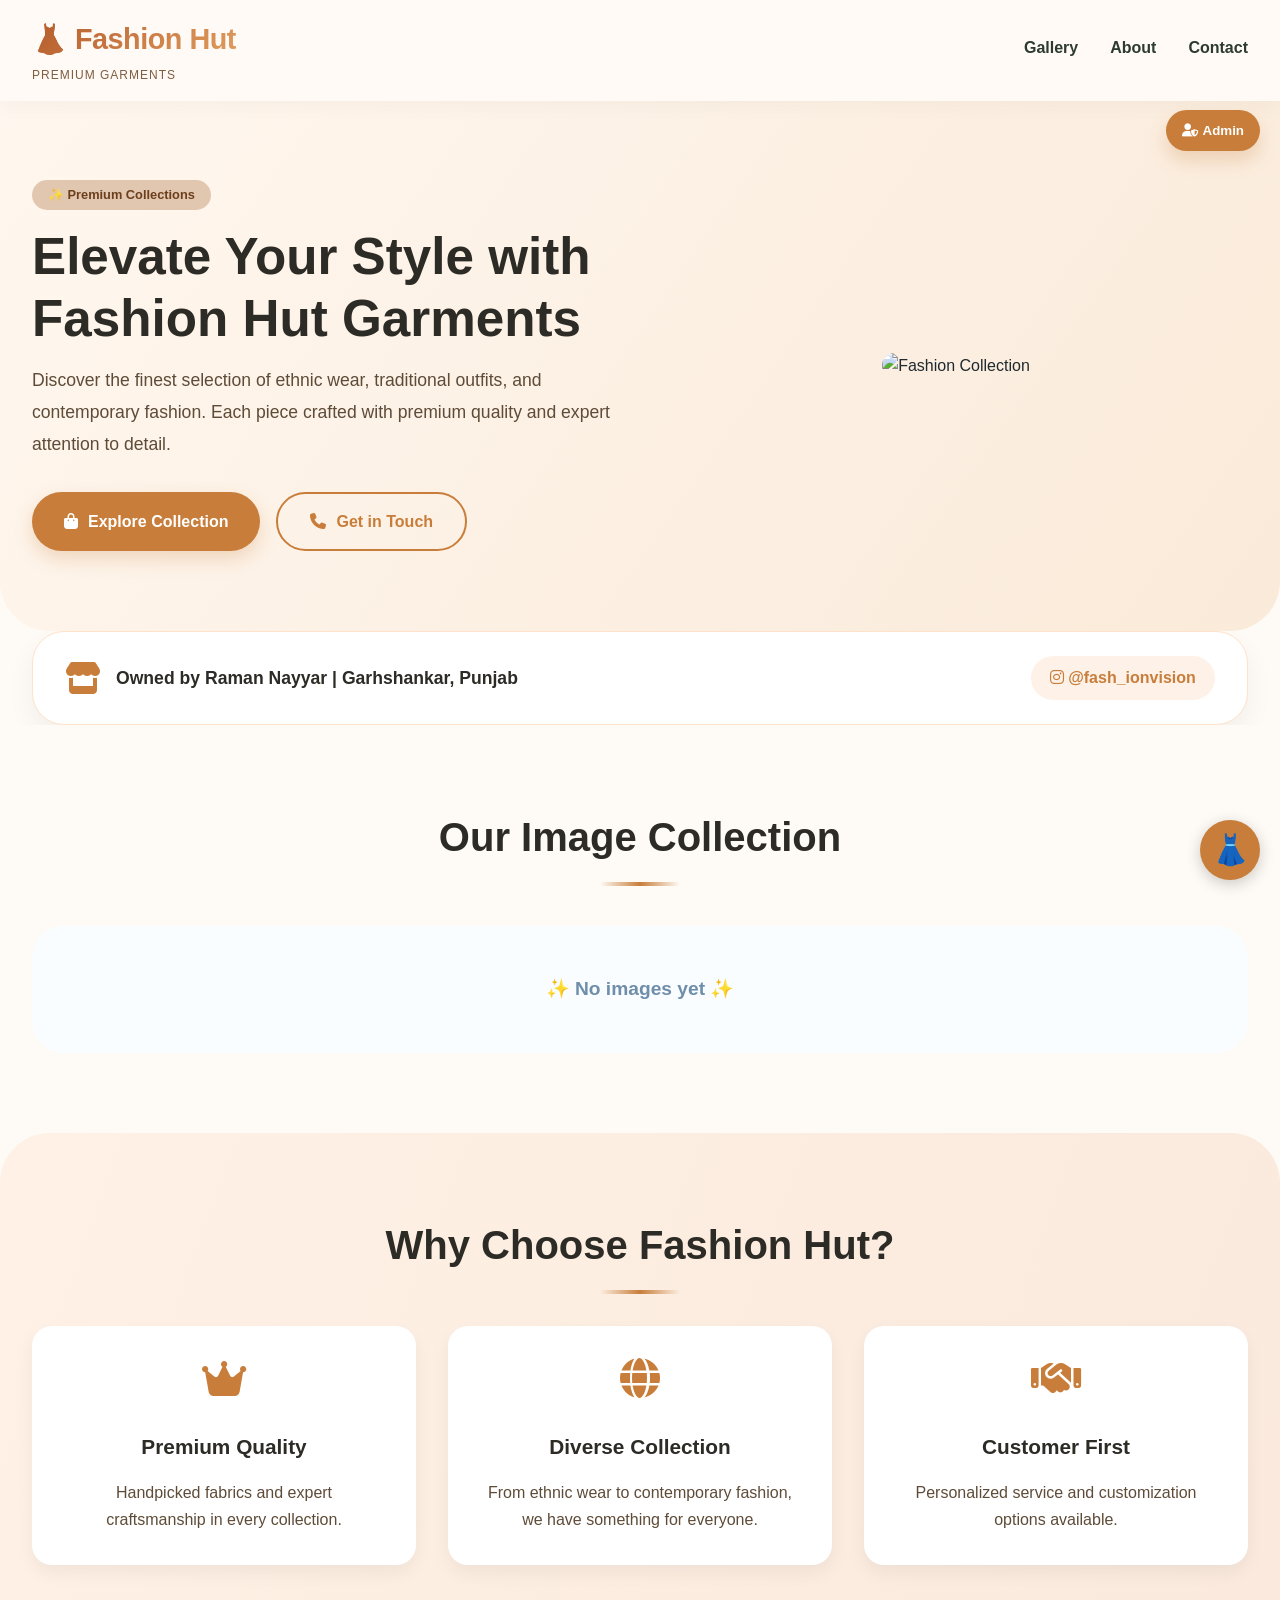
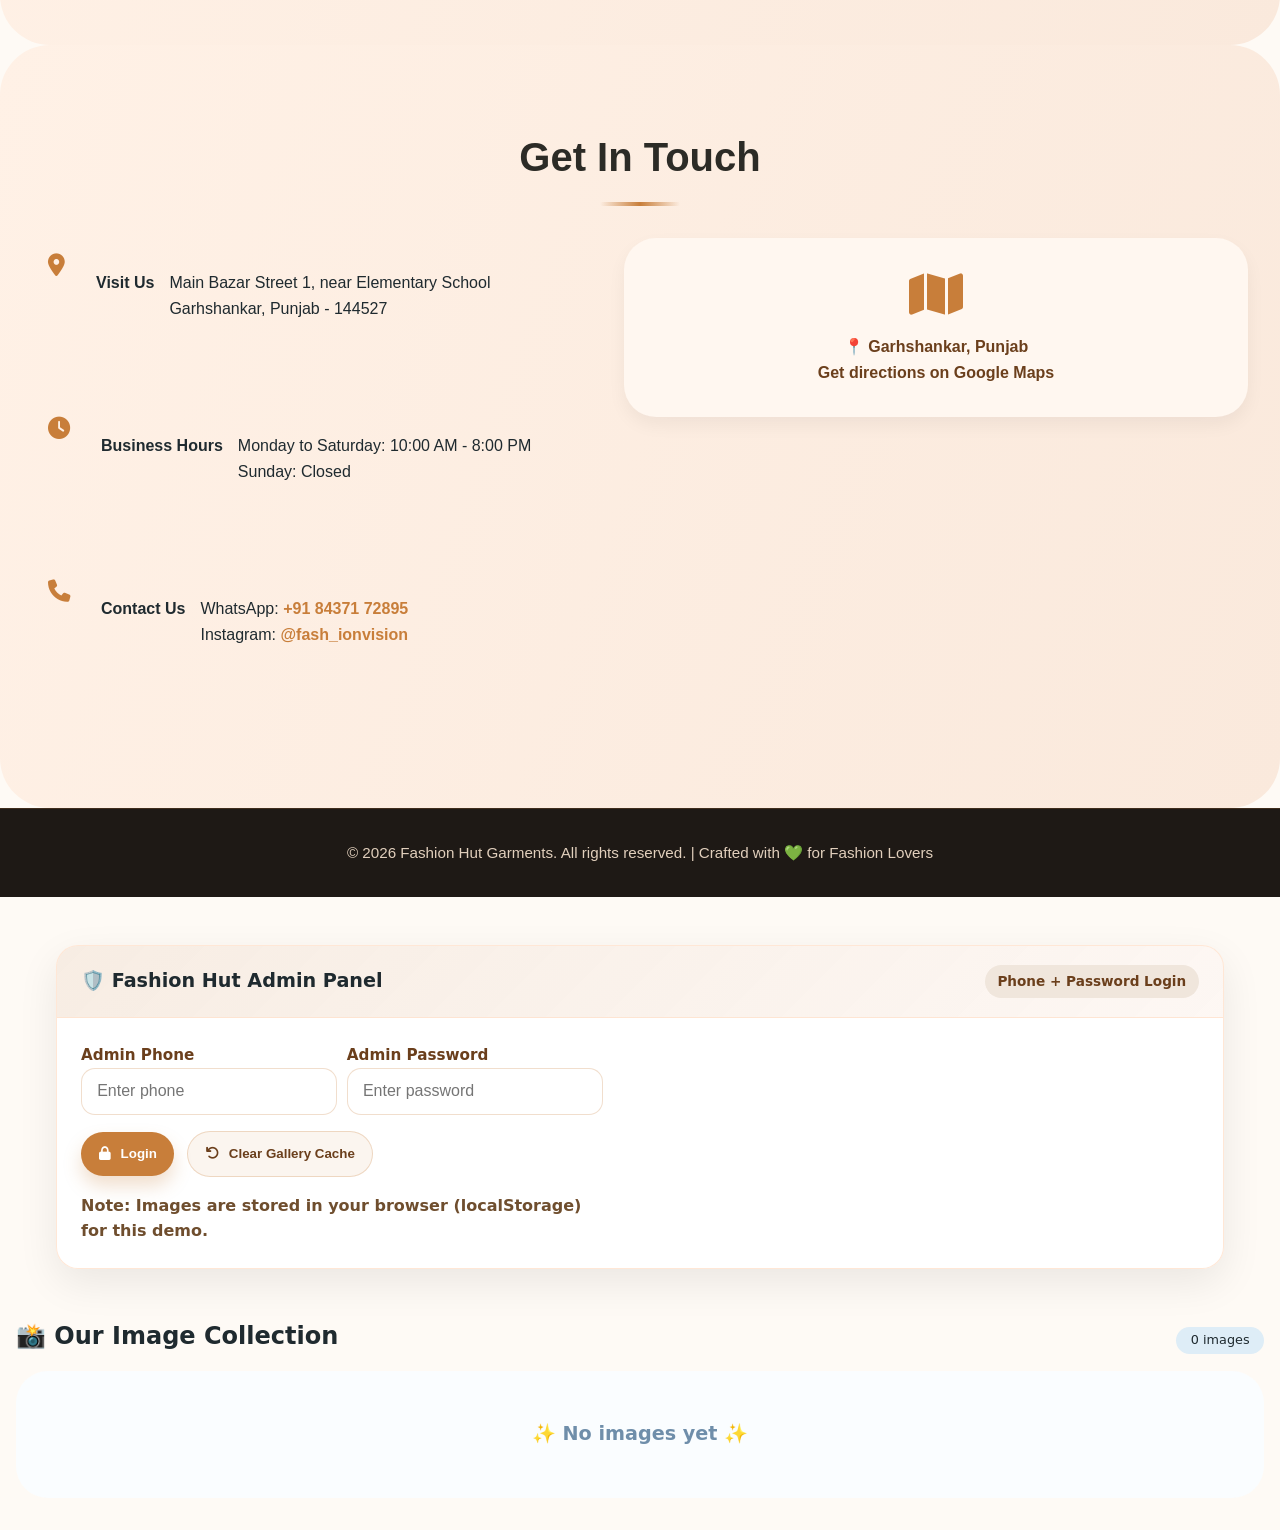
==== index.html @ fa186def "Update index.html" ====
<!DOCTYPE html>
<html lang="en">
<head>
    <meta charset="UTF-8">
    <meta name="viewport" content="width=device-width, initial-scale=1.0">
    <title>Fashion Hut Garments - Premium Fashion Store</title>
    <link rel="stylesheet" href="style.css">
    <link rel="stylesheet" href="https://cdnjs.cloudflare.com/ajax/libs/font-awesome/6.4.0/css/all.min.css">
</head>
<body>
    <!-- Navigation Bar -->
    <nav class="navbar">
        <div class="container">
            <div class="nav-flex">
                <div class="logo">
                    <h2>👗 Fashion Hut</h2>
                    <p>PREMIUM GARMENTS</p>
                </div>
                <div class="nav-links">
                    <a href="#gallery">Gallery</a>
                    <a href="#about">About</a>
                    <a href="#contact">Contact</a>
                </div>
            </div>
        </div>
    </nav>

    <!-- Hero Section -->
    <section class="hero">
        <div class="container">
            <div class="hero-grid">
                <div class="hero-text">
                    <div class="badge">✨ Premium Collections</div>
                    <h1>Elevate Your Style with Fashion Hut Garments</h1>
                    <p>Discover the finest selection of ethnic wear, traditional outfits, and contemporary fashion. Each piece crafted with premium quality and expert attention to detail.</p>
                    <div class="btn-group">
                        <a href="#gallery" class="btn btn-primary">
                            <i class="fas fa-shopping-bag"></i> Explore Collection
                        </a>
                        <a href="#contact" class="btn btn-outline">
                            <i class="fas fa-phone"></i> Get in Touch
                        </a>
                    </div>
                </div>
                <div class="hero-img">
                    <img src="https://photos.app.goo.gl/jm8xzg3AbvfusDA17" alt="Fashion Collection">
                </div>
            </div>
        </div>
    </section>

    <!-- Owner Info Card -->
    <section class="container">
        <div class="owner-card">
            <div class="owner-info">
                <i class="fas fa-store"></i>
                <span>Owned by Raman Nayyar | Garhshankar, Punjab</span>
            </div>
            <div class="insta-handle">
                <a href="https://www.instagram.com/fash_ionvision" target="_blank" style="text-decoration: none; color: #c87e3a;">
                    <i class="fab fa-instagram"></i> @fash_ionvision
                </a>
            </div>
        </div>
    </section>

    <!-- Gallery Section -->
    <section id="gallery" style="background: #fefaf5;">
        <div class="container">
            <h2 class="section-title">Our Image Collection</h2>
            <div id="fhImageGridPublic" class="gallery-grid"></div>
        </div>
    </section>

    <!-- About Section -->
    <section id="about" class="info-section">
        <div class="container">
            <h2 class="section-title">Why Choose Fashion Hut?</h2>
            <div style="display: grid; grid-template-columns: repeat(auto-fit, minmax(280px, 1fr)); gap: 2rem; margin-top: 2rem;">
                <div class="feature-card">
                    <i class="fas fa-crown" style="font-size: 2.5rem; color: #c87e3a; margin-bottom: 1rem;"></i>
                    <h3>Premium Quality</h3>
                    <p>Handpicked fabrics and expert craftsmanship in every collection.</p>
                </div>
                <div class="feature-card">
                    <i class="fas fa-globe" style="font-size: 2.5rem; color: #c87e3a; margin-bottom: 1rem;"></i>
                    <h3>Diverse Collection</h3>
                    <p>From ethnic wear to contemporary fashion, we have something for everyone.</p>
                </div>
                <div class="feature-card">
                    <i class="fas fa-handshake" style="font-size: 2.5rem; color: #c87e3a; margin-bottom: 1rem;"></i>
                    <h3>Customer First</h3>
                    <p>Personalized service and customization options available.</p>
                </div>
            </div>
        </div>
    </section>

    <!-- Contact Section -->
    <section id="contact" class="info-section">
        <div class="container">
            <h2 class="section-title">Get In Touch</h2>
            <div class="contact-flex" style="margin-top: 2rem;">
                <div class="contact-details">
                    <div>
                        <i class="fas fa-map-marker-alt"></i>
                        <div>
                            <strong>Visit Us</strong>
                            <p>Main Bazar Street 1, near Elementary School<br>Garhshankar, Punjab - 144527</p>
                        </div>
                    </div>
                    <div>
                        <i class="fas fa-clock"></i>
                        <div>
                            <strong>Business Hours</strong>
                            <p>Monday to Saturday: 10:00 AM - 8:00 PM<br>Sunday: Closed</p>
                        </div>
                    </div>
                    <div>
                        <i class="fas fa-phone"></i>
                        <div>
                            <strong>Contact Us</strong>
                            <p>WhatsApp: <a href="https://wa.me/918437172895" target="_blank">+91 84371 72895</a><br>Instagram: <a href="https://www.instagram.com/fash_ionvision" target="_blank">@fash_ionvision</a></p>
                        </div>
                    </div>
                </div>
                <div class="map-placeholder">
                    <i class="fas fa-map" style="font-size: 3rem; color: #c87e3a; margin-bottom: 1rem;"></i>
                    <p style="color: #6b3f1c; font-weight: 600;">📍 Garhshankar, Punjab<br>Get directions on Google Maps</p>
                </div>
            </div>
        </div>
    </section>

    <!-- Footer -->
    <footer>
        <p>&copy; 2026 Fashion Hut Garments. All rights reserved. | Crafted with 💚 for Fashion Lovers</p>
    </footer>

    <!-- Load Admin Panel and Chatbot -->
    <script src="admin-panel.js"></script>
    <script src="fashionhut-complete.js"></script>
</body>
</html>
---- style.css ----
/* ========== MAIN STYLESHEET - Fashion Hut Garments ========== */

* {
  margin: 0;
  padding: 0;
  box-sizing: border-box;
}

body {
  font-family: 'Inter', 'Segoe UI', Roboto, -apple-system, sans-serif;
  background: #fefaf5;
  color: #1f2a2f;
  scroll-behavior: smooth;
  line-height: 1.6;
}

/* ========== SCROLLBAR STYLING ========== */
::-webkit-scrollbar {
  width: 8px;
}

::-webkit-scrollbar-track {
  background: #f0e6dc;
}

::-webkit-scrollbar-thumb {
  background: #c87e3a;
  border-radius: 20px;
}

::-webkit-scrollbar-thumb:hover {
  background: #a5602c;
}

/* ========== CONTAINERS & UTILITY ========== */
.container {
  max-width: 1280px;
  margin: 0 auto;
  padding: 0 2rem;
}

section {
  padding: 5rem 0;
}

/* ========== ADVANCED ANIMATIONS ========== */
@keyframes gentleFloat {
  0% { transform: translateY(0px) rotate(0deg); opacity: 0.7; }
  100% { transform: translateY(-12px) rotate(2deg); opacity: 1; }
}

@keyframes slideUp {
  0% { opacity: 0; transform: translateY(30px); }
  100% { opacity: 1; transform: translateY(0); }
}

@keyframes fadeInScale {
  0% { opacity: 0; transform: scale(0.96); }
  100% { opacity: 1; transform: scale(1); }
}

@keyframes pulse {
  0%, 100% { transform: scale(1); }
  50% { transform: scale(1.05); }
}

@keyframes shimmer {
  0% { background-position: -1000px 0; }
  100% { background-position: 1000px 0; }
}

@keyframes glow {
  0%, 100% { box-shadow: 0 0 5px rgba(200, 126, 58, 0.3), 0 0 10px rgba(200, 126, 58, 0.2); }
  50% { box-shadow: 0 0 20px rgba(200, 126, 58, 0.5), 0 0 30px rgba(200, 126, 58, 0.3); }
}

@keyframes fadeInUp {
  0% { opacity: 0; transform: translateY(50px); }
  100% { opacity: 1; transform: translateY(0); }
}

@keyframes slideInLeft {
  0% { opacity: 0; transform: translateX(-50px); }
  100% { opacity: 1; transform: translateX(0); }
}

@keyframes slideInRight {
  0% { opacity: 0; transform: translateX(50px); }
  100% { opacity: 1; transform: translateX(0); }
}

@keyframes rotateScale {
  0% { transform: rotate(0deg) scale(0.8); opacity: 0; }
  100% { transform: rotate(360deg) scale(1); opacity: 1; }
}

@keyframes bounce {
  0%, 100% { transform: translateY(0); }
  50% { transform: translateY(-20px); }
}

@keyframes wiggle {
  0%, 100% { transform: rotate(0deg); }
  25% { transform: rotate(-5deg); }
  75% { transform: rotate(5deg); }
}

@keyframes textGlow {
  0%, 100% { text-shadow: 0 0 10px rgba(200, 126, 58, 0.5), 0 0 20px rgba(200, 126, 58, 0.3); }
  50% { text-shadow: 0 0 20px rgba(200, 126, 58, 0.8), 0 0 30px rgba(200, 126, 58, 0.5); }
}

@keyframes flip {
  0% { transform: rotateY(0deg); }
  100% { transform: rotateY(360deg); }
}

/* Animation utility classes */
.animate-slide-up {
  animation: slideUp 0.7s cubic-bezier(0.2, 0.9, 0.4, 1.1) forwards;
}

.fade-scale {
  animation: fadeInScale 0.6s ease forwards;
}

.animate-float {
  animation: gentleFloat 3s ease-in-out infinite;
}

.animate-bounce {
  animation: bounce 0.6s ease-in-out;
}

.animate-glow {
  animation: glow 2s ease-in-out infinite;
}

/* ========== NAVBAR - WITH SHRINK EFFECT ========== */
.navbar {
  background: rgba(255, 250, 245, 0.95);
  backdrop-filter: blur(12px);
  box-shadow: 0 6px 20px rgba(0, 0, 0, 0.03);
  position: sticky;
  top: 0;
  z-index: 100;
  padding: 1rem 0;
  transition: all 0.4s cubic-bezier(0.3, 0, 0.2, 1);
}

/* Shrink state for navbar */
.navbar.shrink {
  padding: 0.5rem 0;
  box-shadow: 0 10px 30px rgba(0, 0, 0, 0.08);
  background: rgba(255, 250, 245, 0.98);
}

.nav-flex {
  display: flex;
  justify-content: space-between;
  align-items: center;
  flex-wrap: wrap;
  gap: 2rem;
  transition: gap 0.4s ease;
}

.navbar.shrink .nav-flex {
  gap: 1.5rem;
}

.logo h2 {
  font-size: 1.8rem;
  font-weight: 800;
  letter-spacing: -0.5px;
  background: linear-gradient(135deg, #b45a2b, #e09d5e);
  -webkit-background-clip: text;
  background-clip: text;
  -webkit-text-fill-color: transparent;
  margin: 0;
  transition: font-size 0.4s ease;
}

.navbar.shrink .logo h2 {
  font-size: 1.5rem;
}

.logo p {
  font-size: 0.75rem;
  font-weight: 500;
  color: #7f5e41;
  letter-spacing: 1px;
  margin: 0.25rem 0 0 0;
  transition: font-size 0.4s ease;
}

.navbar.shrink .logo p {
  font-size: 0.65rem;
}

.nav-links {
  display: flex;
  gap: 2rem;
  align-items: center;
  transition: gap 0.4s ease;
}

.navbar.shrink .nav-links {
  gap: 1.5rem;
}

.nav-links a {
  text-decoration: none;
  font-weight: 600;
  color: #2c3a2f;
  transition: all 0.3s cubic-bezier(0.34, 1.56, 0.64, 1);
  border-bottom: 2px solid transparent;
  padding-bottom: 4px;
  position: relative;
  overflow: hidden;
}

.nav-links a::before {
  content: '';
  position: absolute;
  bottom: 0;
  left: -100%;
  width: 100%;
  height: 2px;
  background: #c87e3a;
  transition: left 0.3s ease;
}

.nav-links a:hover::before {
  left: 0;
}

.nav-links a:hover {
  color: #c87e3a;
}

/* ========== HERO SECTION ========== */
.hero {
  background: linear-gradient(125deg, #fff7ef 0%, #faead9 100%);
  border-radius: 0 0 50px 50px;
  margin-top: -1px;
  position: relative;
  z-index: 2;
  padding: 5rem 0;
  animation: fadeInUp 1s ease-out;
}

.hero-grid {
  display: flex;
  align-items: center;
  gap: 3rem;
  flex-wrap: wrap;
}

.hero-text {
  flex: 1;
  min-width: 300px;
  animation: slideInLeft 0.8s ease-out 0.2s backwards;
}

.hero-text .badge {
  background: #e2c7b0;
  display: inline-block;
  padding: 0.3rem 1rem;
  border-radius: 40px;
  font-size: 0.8rem;
  font-weight: 600;
  color: #6b3f1c;
  margin-bottom: 1rem;
  animation: slideUp 0.6s ease-out;
  animation-delay: 0.3s;
  animation-fill-mode: backwards;
}

.hero-text h1 {
  font-size: 3.2rem;
  font-weight: 800;
  line-height: 1.2;
  margin-bottom: 1rem;
  color: #2c2b26;
  animation: textGlow 2s ease-in-out infinite;
}

.hero-text p {
  font-size: 1.1rem;
  color: #5e4b38;
  margin-bottom: 2rem;
  line-height: 1.8;
  animation: slideUp 0.6s ease-out 0.4s backwards;
}

.btn-group {
  display: flex;
  gap: 1rem;
  flex-wrap: wrap;
}

.btn {
  padding: 0.9rem 2rem;
  border-radius: 40px;
  font-weight: 700;
  text-decoration: none;
  display: inline-flex;
  align-items: center;
  gap: 10px;
  transition: all 0.3s cubic-bezier(0.34, 1.56, 0.64, 1);
  border: none;
  cursor: pointer;
  position: relative;
  overflow: hidden;
}

.btn::before {
  content: '';
  position: absolute;
  top: 0;
  left: -100%;
  width: 100%;
  height: 100%;
  background: rgba(255, 255, 255, 0.2);
  transition: left 0.5s ease;
  z-index: -1;
}

.btn:hover::before {
  left: 100%;
}

.btn-primary {
  background: #c87e3a;
  color: white;
  box-shadow: 0 8px 18px rgba(200, 126, 58, 0.25);
}

.btn-primary:hover {
  background: #a5602c;
  transform: translateY(-4px) scale(1.05);
  box-shadow: 0 15px 35px rgba(200, 126, 58, 0.4);
}

.btn-primary:active {
  transform: translateY(-2px) scale(0.98);
}

.btn-outline {
  border: 2px solid #c87e3a;
  color: #c87e3a;
  background: transparent;
}

.btn-outline:hover {
  background: rgba(200, 126, 58, 0.1);
  transform: translateY(-4px);
  box-shadow: 0 12px 25px rgba(200, 126, 58, 0.2);
}

.hero-img {
  flex: 1;
  text-align: center;
  min-width: 300px;
  animation: slideInRight 0.8s ease-out 0.2s backwards;
}

.hero-img img {
  max-width: 100%;
  height: auto;
  border-radius: 40px;
  box-shadow: 0 25px 40px -15px rgba(0, 0, 0, 0.2);
  transition: all 0.4s cubic-bezier(0.34, 1.56, 0.64, 1);
  animation: rotateScale 0.8s ease-out;
}

.hero-img img:hover {
  transform: scale(1.08) rotate(2deg);
  box-shadow: 0 35px 60px -10px rgba(0, 0, 0, 0.3);
  filter: brightness(1.05);
}

/* ========== OWNER CARD ========== */
.owner-card {
  background: white;
  border-radius: 2rem;
  padding: 1.5rem 2rem;
  display: flex;
  align-items: center;
  justify-content: space-between;
  flex-wrap: wrap;
  gap: 1rem;
  box-shadow: 0 12px 28px rgba(0, 0, 0, 0.05);
  border: 1px solid #ffe2cc;
  animation: fadeInUp 0.8s ease-out 0.3s backwards;
  transition: all 0.4s ease;
}

.owner-card:hover {
  transform: translateY(-5px);
  box-shadow: 0 20px 40px rgba(0, 0, 0, 0.1);
  animation: glow 2s ease-in-out infinite;
}

.owner-info {
  display: flex;
  align-items: center;
  font-weight: 600;
  color: #2c2b26;
}

.owner-info i {
  font-size: 2rem;
  color: #c87e3a;
  margin-right: 15px;
  animation: bounce 0.8s ease-in-out infinite;
}

.owner-info span {
  font-weight: 700;
  font-size: 1.1rem;
}

.insta-handle {
  background: #fdf1e8;
  padding: 0.6rem 1.2rem;
  border-radius: 40px;
  font-weight: 600;
  transition: all 0.3s ease;
}

.insta-handle:hover {
  background: #c87e3a;
  color: white;
  transform: scale(1.05);
}

/* ========== SCROLL ANIMATIONS ========== */
.scroll-fade-in {
  opacity: 0;
  transform: translateY(30px);
  transition: all 0.8s cubic-bezier(0.34, 1.56, 0.64, 1);
}

.scroll-fade-in.in-view {
  opacity: 1;
  transform: translateY(0);
}

.scroll-slide-left {
  opacity: 0;
  transform: translateX(-50px);
  transition: all 0.8s cubic-bezier(0.34, 1.56, 0.64, 1);
}

.scroll-slide-left.in-view {
  opacity: 1;
  transform: translateX(0);
}

.scroll-slide-right {
  opacity: 0;
  transform: translateX(50px);
  transition: all 0.8s cubic-bezier(0.34, 1.56, 0.64, 1);
}

.scroll-slide-right.in-view {
  opacity: 1;
  transform: translateX(0);
}

.scroll-scale {
  opacity: 0;
  transform: scale(0.9);
  transition: all 0.8s cubic-bezier(0.34, 1.56, 0.64, 1);
}

.scroll-scale.in-view {
  opacity: 1;
  transform: scale(1);
}

/* ========== SECTION TITLE ========== */
.section-title {
  text-align: center;
  font-size: 2.5rem;
  font-weight: 700;
  margin-bottom: 1rem;
  position: relative;
  display: block;
  color: #2c2b26;
  animation: slideUp 0.7s ease-out;
}

.section-title:after {
  content: '';
  display: block;
  width: 80px;
  height: 4px;
  background: linear-gradient(90deg, transparent, #c87e3a, transparent);
  margin: 0.8rem auto 0;
  border-radius: 4px;
  animation: slideUp 0.9s ease-out 0.2s backwards;
}

/* ========== GALLERY ========== */
.gallery-grid {
  display: grid;
  grid-template-columns: repeat(auto-fill, minmax(240px, 1fr));
  gap: 1.8rem;
  margin-top: 2.5rem;
}

.gallery-card {
  background: white;
  border-radius: 20px;
  overflow: hidden;
  box-shadow: 0 8px 18px rgba(0, 0, 0, 0.08);
  transition: all 0.4s cubic-bezier(0.34, 1.56, 0.64, 1);
  cursor: pointer;
  animation: fadeInScale 0.6s ease backwards;
  position: relative;
}

.gallery-card::before {
  content: '';
  position: absolute;
  top: 0;
  left: -100%;
  width: 100%;
  height: 100%;
  background: linear-gradient(90deg, transparent, rgba(255, 255, 255, 0.4), transparent);
  transition: left 0.6s ease;
  z-index: 1;
}

.gallery-card:hover::before {
  left: 100%;
}

.gallery-card:hover {
  transform: translateY(-12px) scale(1.05);
  box-shadow: 0 30px 50px -15px rgba(0, 0, 0, 0.25);
  animation: glow 2s ease-in-out infinite;
}

.gallery-card img {
  width: 100%;
  height: 240px;
  object-fit: cover;
  transition: all 0.5s cubic-bezier(0.34, 1.56, 0.64, 1);
}

.gallery-card:hover img {
  transform: scale(1.15) rotate(2deg);
  filter: brightness(1.1) saturate(1.2);
}

.card-caption {
  padding: 1rem;
  font-weight: 500;
  text-align: center;
  color: #5a3e2a;
  border-top: 1px solid #f3e3d7;
  word-break: break-word;
  transition: all 0.3s ease;
}

.gallery-card:hover .card-caption {
  background: linear-gradient(135deg, rgba(200, 126, 58, 0.05), rgba(200, 126, 58, 0.02));
  color: #c87e3a;
}

/* ========== FEATURE CARDS ========== */
.feature-card {
  background: white;
  border-radius: 20px;
  padding: 2rem;
  text-align: center;
  box-shadow: 0 8px 18px rgba(0, 0, 0, 0.05);
  transition: all 0.4s cubic-bezier(0.34, 1.56, 0.64, 1);
  position: relative;
  overflow: hidden;
  animation: fadeInUp 0.7s ease-out backwards;
}

.feature-card::before {
  content: '';
  position: absolute;
  top: -50%;
  left: -50%;
  width: 200%;
  height: 200%;
  background: radial-gradient(circle, rgba(200, 126, 58, 0.1) 0%, transparent 70%);
  opacity: 0;
  transition: opacity 0.4s ease;
}

.feature-card:hover::before {
  opacity: 1;
}

.feature-card:hover {
  transform: translateY(-10px) scale(1.05);
  box-shadow: 0 20px 40px rgba(0, 0, 0, 0.12);
}

.feature-card i {
  animation: wiggle 0.6s ease-in-out infinite;
}

.feature-card:hover i {
  animation: bounce 0.6s ease-in-out infinite;
}

.feature-card h3 {
  font-size: 1.3rem;
  color: #2c2b26;
  margin: 1rem 0;
  transition: color 0.3s ease;
}

.feature-card:hover h3 {
  color: #c87e3a;
}

.feature-card p {
  color: #5e4b38;
  line-height: 1.7;
  transition: color 0.3s ease;
}

.feature-card:hover p {
  color: #6b3f1c;
}

/* ========== INFO SECTION ========== */
.info-section {
  background: linear-gradient(110deg, #fff1e6 0%, #fae9dc 100%);
  border-radius: 50px;
  animation: fadeInUp 0.8s ease-out;
}

.contact-flex {
  display: flex;
  flex-wrap: wrap;
  gap: 2rem;
  justify-content: space-between;
  align-items: flex-start;
}

.contact-details {
  flex: 1;
  min-width: 280px;
}

.contact-details div {
  display: flex;
  align-items: flex-start;
  gap: 15px;
  margin-bottom: 1.5rem;
  transition: all 0.3s ease;
  padding: 1rem;
  border-radius: 15px;
  animation: slideInLeft 0.6s ease-out backwards;
}

.contact-details div:hover {
  background: rgba(200, 126, 58, 0.08);
  transform: translateX(10px);
}

.contact-details i {
  color: #c87e3a;
  font-size: 1.4rem;
  flex-shrink: 0;
  transition: all 0.3s ease;
}

.contact-details div:hover i {
  transform: scale(1.3) rotate(10deg);
  animation: bounce 0.6s ease-in-out infinite;
}

.contact-details p {
  margin: 0;
  font-size: 1rem;
  line-height: 1.6;
}

.contact-details a {
  color: #c87e3a;
  text-decoration: none;
  font-weight: 600;
  transition: all 0.3s ease;
  position: relative;
}

.contact-details a::after {
  content: '';
  position: absolute;
  bottom: -2px;
  left: 0;
  width: 0;
  height: 2px;
  background: #c87e3a;
  transition: width 0.3s ease;
}

.contact-details a:hover::after {
  width: 100%;
}

.contact-details a:hover {
  text-decoration: none;
}

.map-placeholder {
  flex: 1;
  min-width: 280px;
  background: #fff7f0;
  border-radius: 32px;
  padding: 2rem;
  text-align: center;
  box-shadow: 0 8px 18px rgba(0, 0, 0, 0.05);
  display: flex;
  flex-direction: column;
  align-items: center;
  justify-content: center;
  transition: all 0.4s ease;
  animation: slideInRight 0.6s ease-out;
}

.map-placeholder:hover {
  transform: translateY(-8px);
  box-shadow: 0 20px 40px rgba(0, 0, 0, 0.12);
  animation: glow 2s ease-in-out infinite;
}

.map-placeholder i {
  animation: rotateScale 2s ease-in-out infinite;
}

/* ========== FOOTER ========== */
footer {
  background: #1e1915;
  color: #e1cfbc;
  padding: 2rem;
  text-align: center;
  border-top: 1px solid rgba(200, 126, 58, 0.2);
  animation: slideUp 0.6s ease-out;
}

footer p {
  margin: 0;
  font-size: 0.95rem;
  transition: all 0.3s ease;
}

footer:hover p {
  color: #c87e3a;
  text-shadow: 0 0 10px rgba(200, 126, 58, 0.3);
}

/* ========== EMPTY STATE ========== */
.fh-empty-message {
  text-align: center;
  padding: 3rem;
  color: #6f8eaa;
  grid-column: 1 / -1;
  background: #fafdff;
  border-radius: 2rem;
  font-size: 1.2rem;
  font-weight: 600;
  animation: fadeInUp 0.8s ease-out;
}

/* ========== RESPONSIVE DESIGN ========== */
@media (max-width: 1024px) {
  .hero-grid {
    gap: 2rem;
  }
  
  .hero-text h1 {
    font-size: 2.8rem;
  }
  
  section {
    padding: 3.5rem 0;
  }
}

@media (max-width: 768px) {
  .container {
    padding: 0 1.5rem;
  }

  .nav-flex {
    flex-direction: column;
    align-items: flex-start;
    gap: 1.5rem;
  }

  .nav-links {
    gap: 1.5rem;
    flex-direction: column;
  }

  .hero-grid {
    gap: 1.5rem;
  }

  .hero {
    padding: 3rem 0;
  }

  .hero-text h1 {
    font-size: 2.2rem;
  }

  .hero-text p {
    font-size: 1rem;
  }

  .section-title {
    font-size: 2rem;
  }

  .gallery-grid {
    grid-template-columns: repeat(auto-fill, minmax(180px, 1fr));
    gap: 1.2rem;
  }

  .gallery-card img {
    height: 180px;
  }

  .owner-card {
    flex-direction: column;
    text-align: center;
  }

  .owner-info {
    justify-content: center;
    width: 100%;
  }

  .contact-flex {
    flex-direction: column;
  }

  .btn-group {
    flex-direction: column;
  }

  .btn {
    width: 100%;
    justify-content: center;
  }

  section {
    padding: 3rem 0;
  }
}

@media (max-width: 480px) {
  .container {
    padding: 0 1rem;
  }

  .hero-text h1 {
    font-size: 1.8rem;
  }

  .section-title {
    font-size: 1.6rem;
  }

  .gallery-grid {
    grid-template-columns: repeat(auto-fill, minmax(150px, 1fr));
    gap: 1rem;
  }

  .gallery-card img {
    height: 150px;
  }

  .feature-card {
    padding: 1.5rem;
  }

  .logo h2 {
    font-size: 1.5rem;
  }

  section {
    padding: 2rem 0;
  }

  .hero-text h1 {
    font-size: 1.6rem;
    animation: slideUp 0.7s ease-out;
  }

  .nav-links {
    gap: 1rem;
  }
}
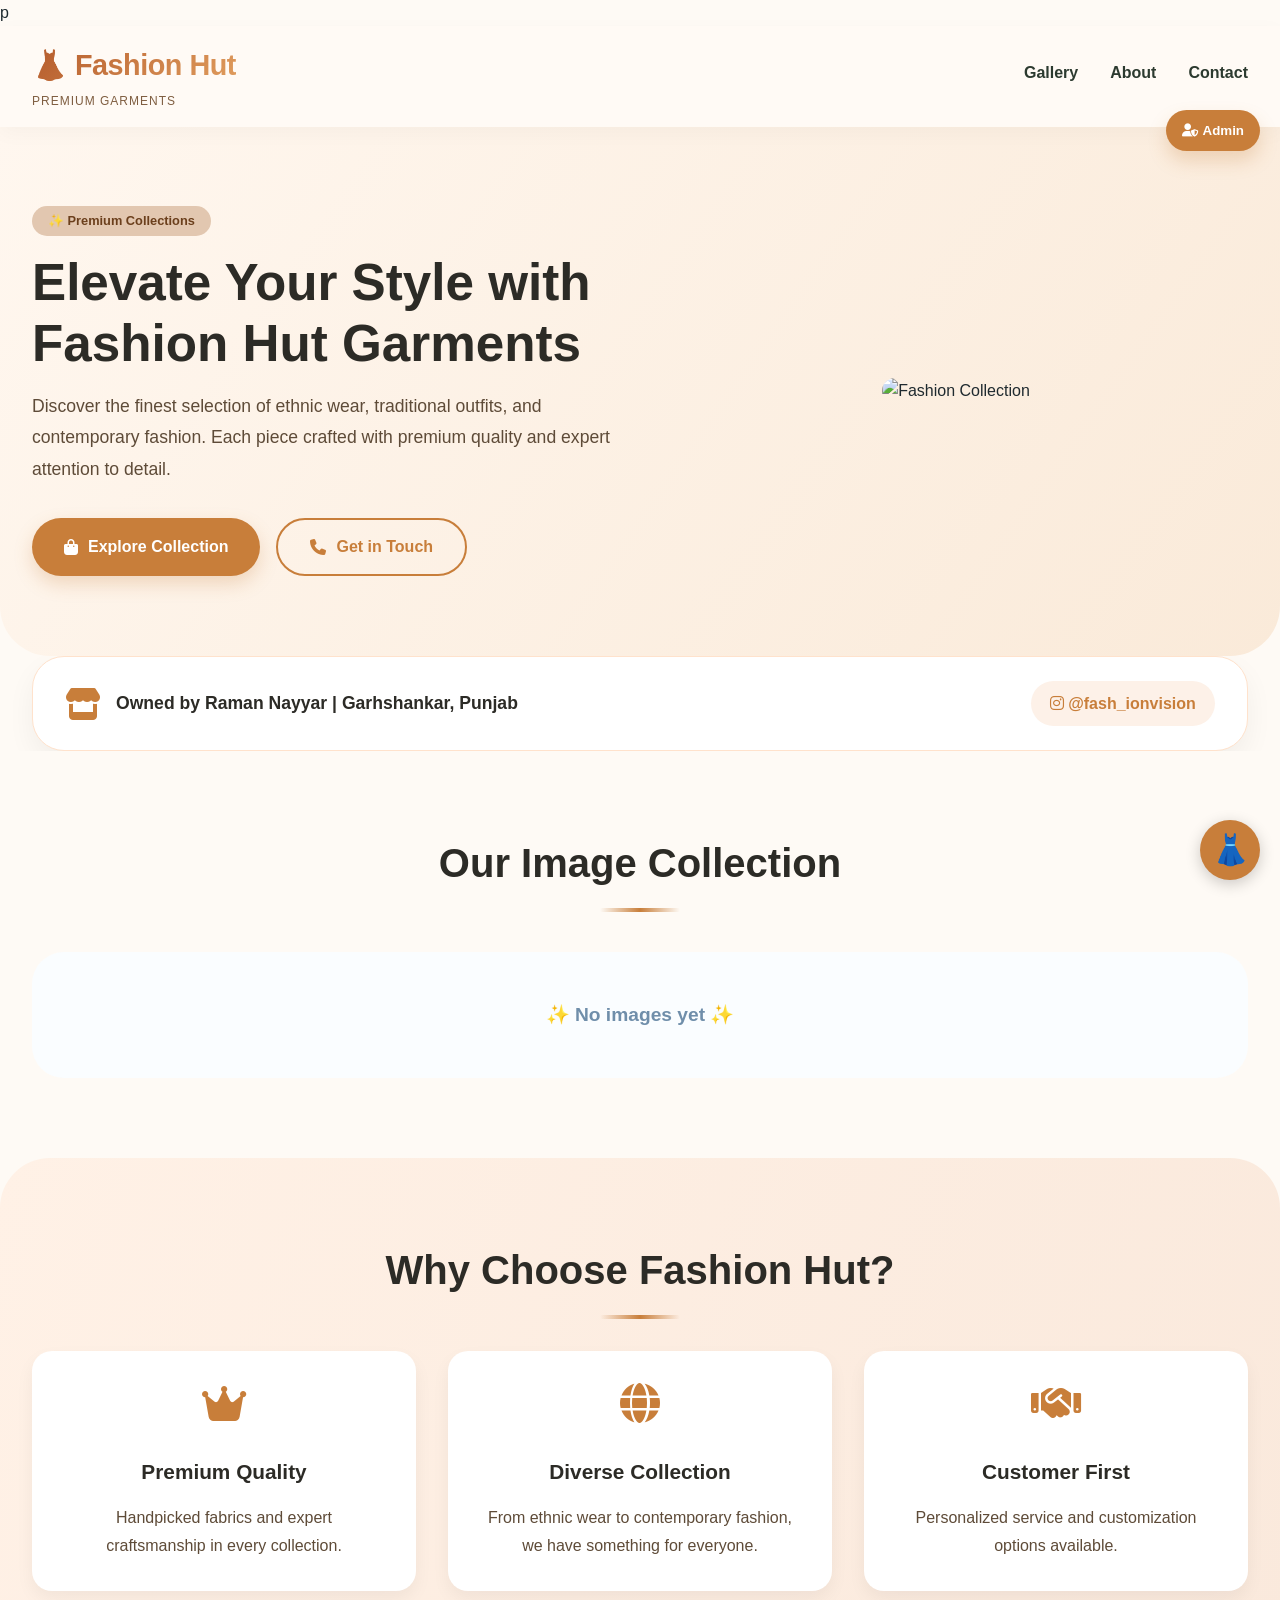
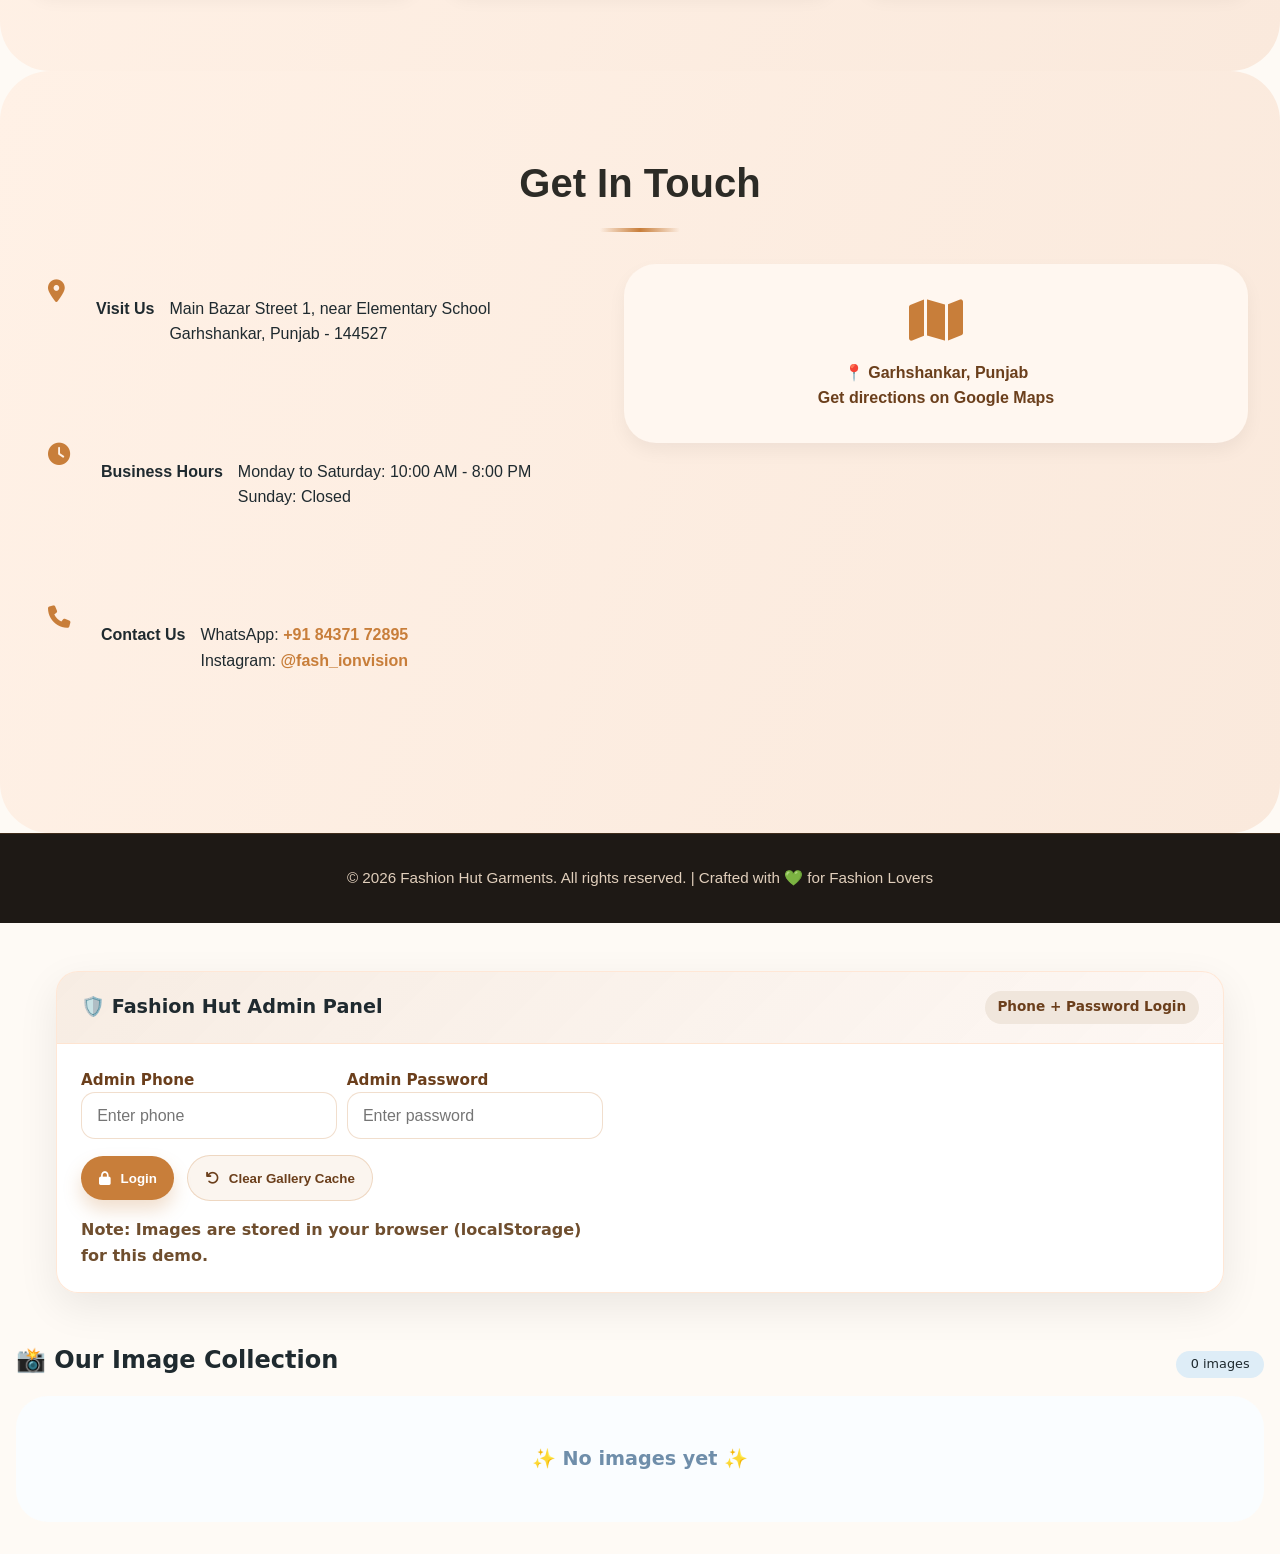
==== commit a046440f: "Update image source in index.html" ====
--- a/index.html
+++ b/index.html
@@ -1,4 +1,4 @@
-<!DOCTYPE html>
+p<!DOCTYPE html>
 <html lang="en">
 <head>
     <meta charset="UTF-8">
@@ -43,7 +43,7 @@
                     </div>
                 </div>
                 <div class="hero-img">
-                    <img src="https://photos.app.goo.gl/jm8xzg3AbvfusDA17" alt="Fashion Collection">
+                    <img src="https://www.image2url.com/r2/default/images/1780972840185-01ec9957-4355-445e-b672-f73338d2f1f9.jpg" alt="Fashion Collection">
                 </div>
             </div>
         </div>
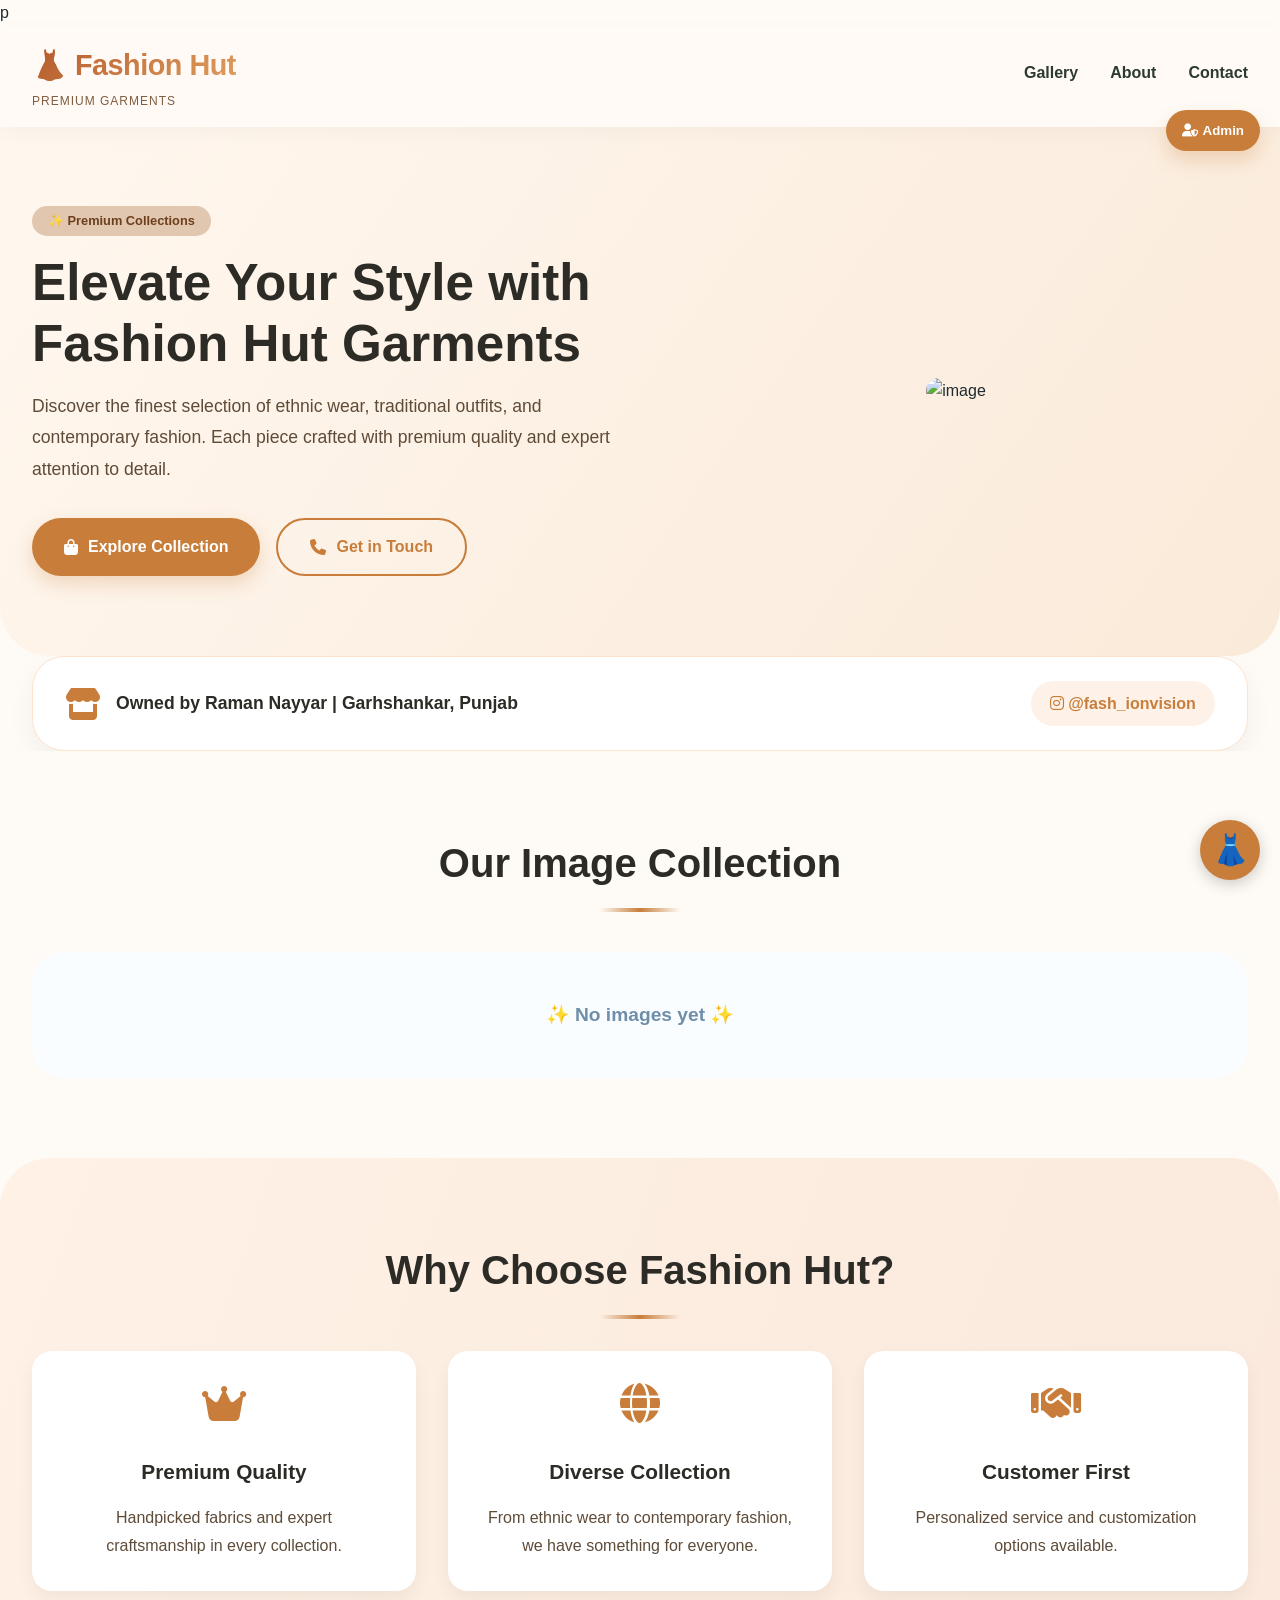
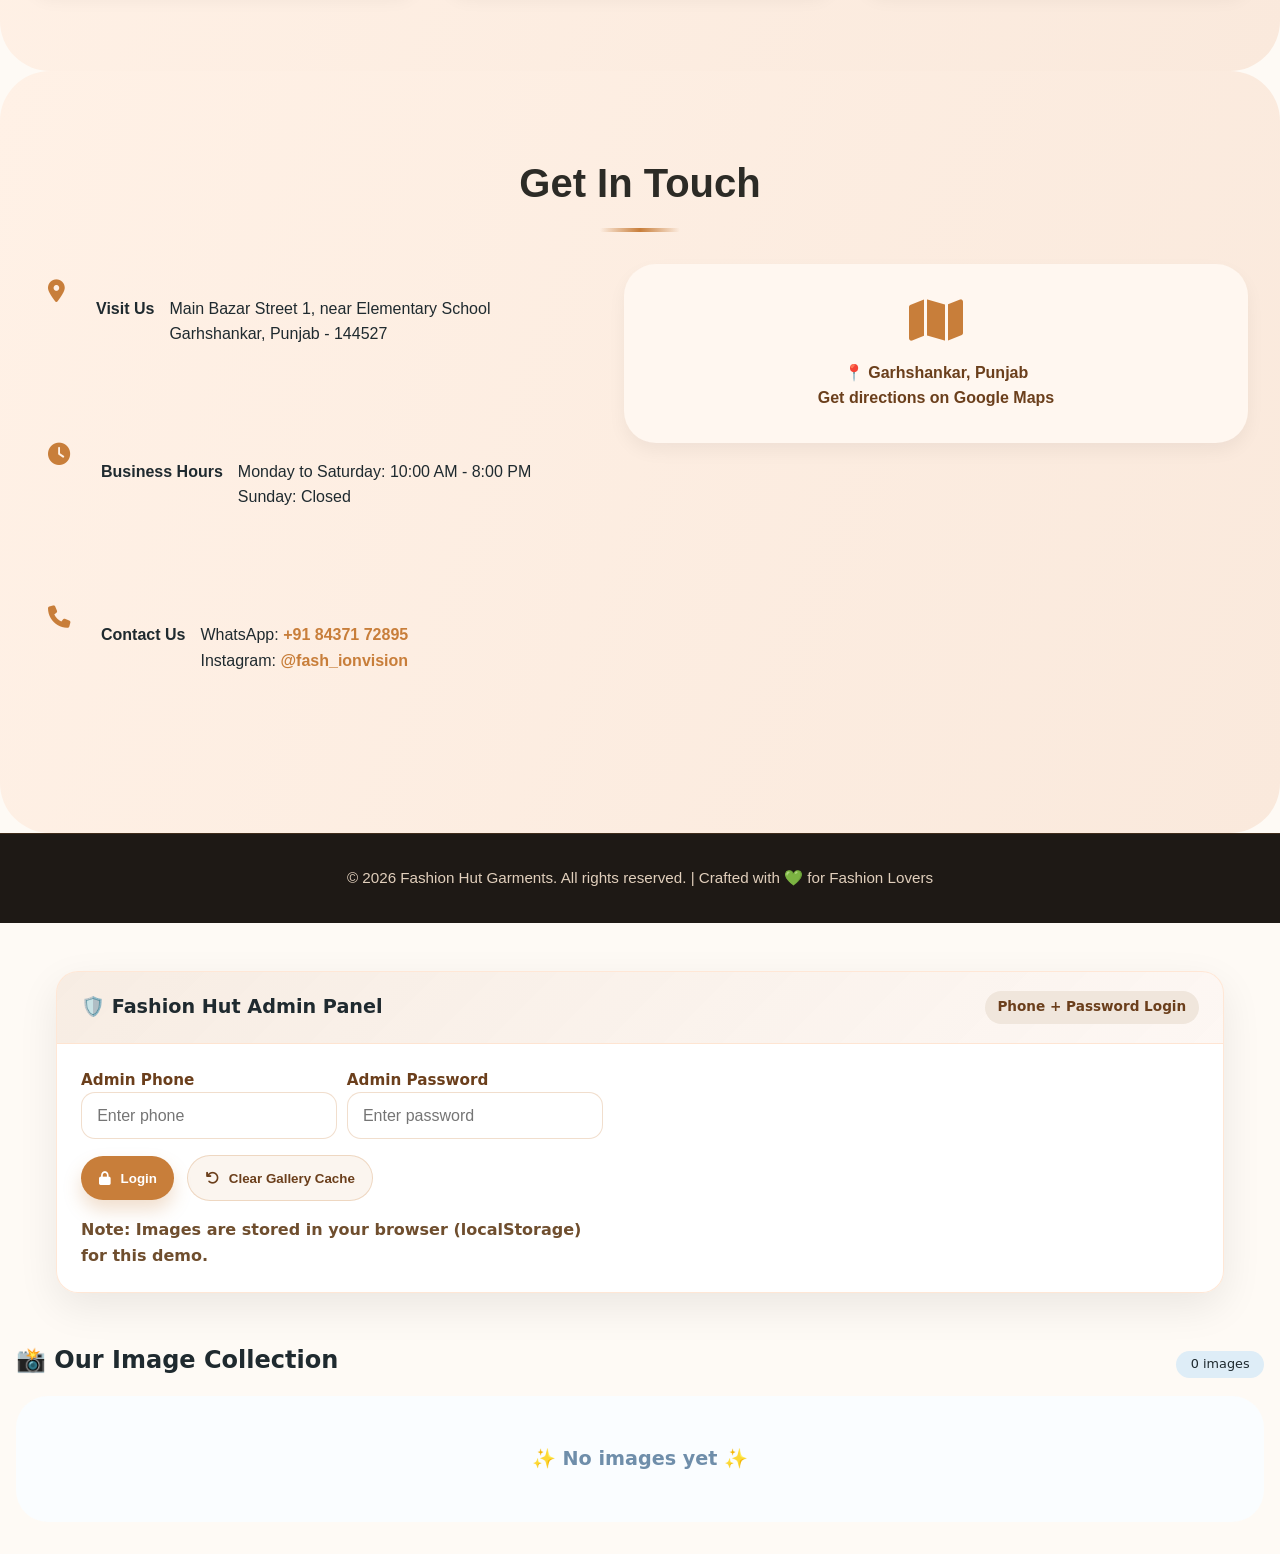
==== commit 3bc2b99b: "Update index.html" ====
--- a/index.html
+++ b/index.html
@@ -43,7 +43,7 @@
                     </div>
                 </div>
                 <div class="hero-img">
-                    <img src="https://www.image2url.com/r2/default/images/1780972840185-01ec9957-4355-445e-b672-f73338d2f1f9.jpg" alt="Fashion Collection">
+                    <img src="https://www.image2url.com/r2/default/images/1780972840185-01ec9957-4355-445e-b672-f73338d2f1f9.jpg" alt="image" />
                 </div>
             </div>
         </div>
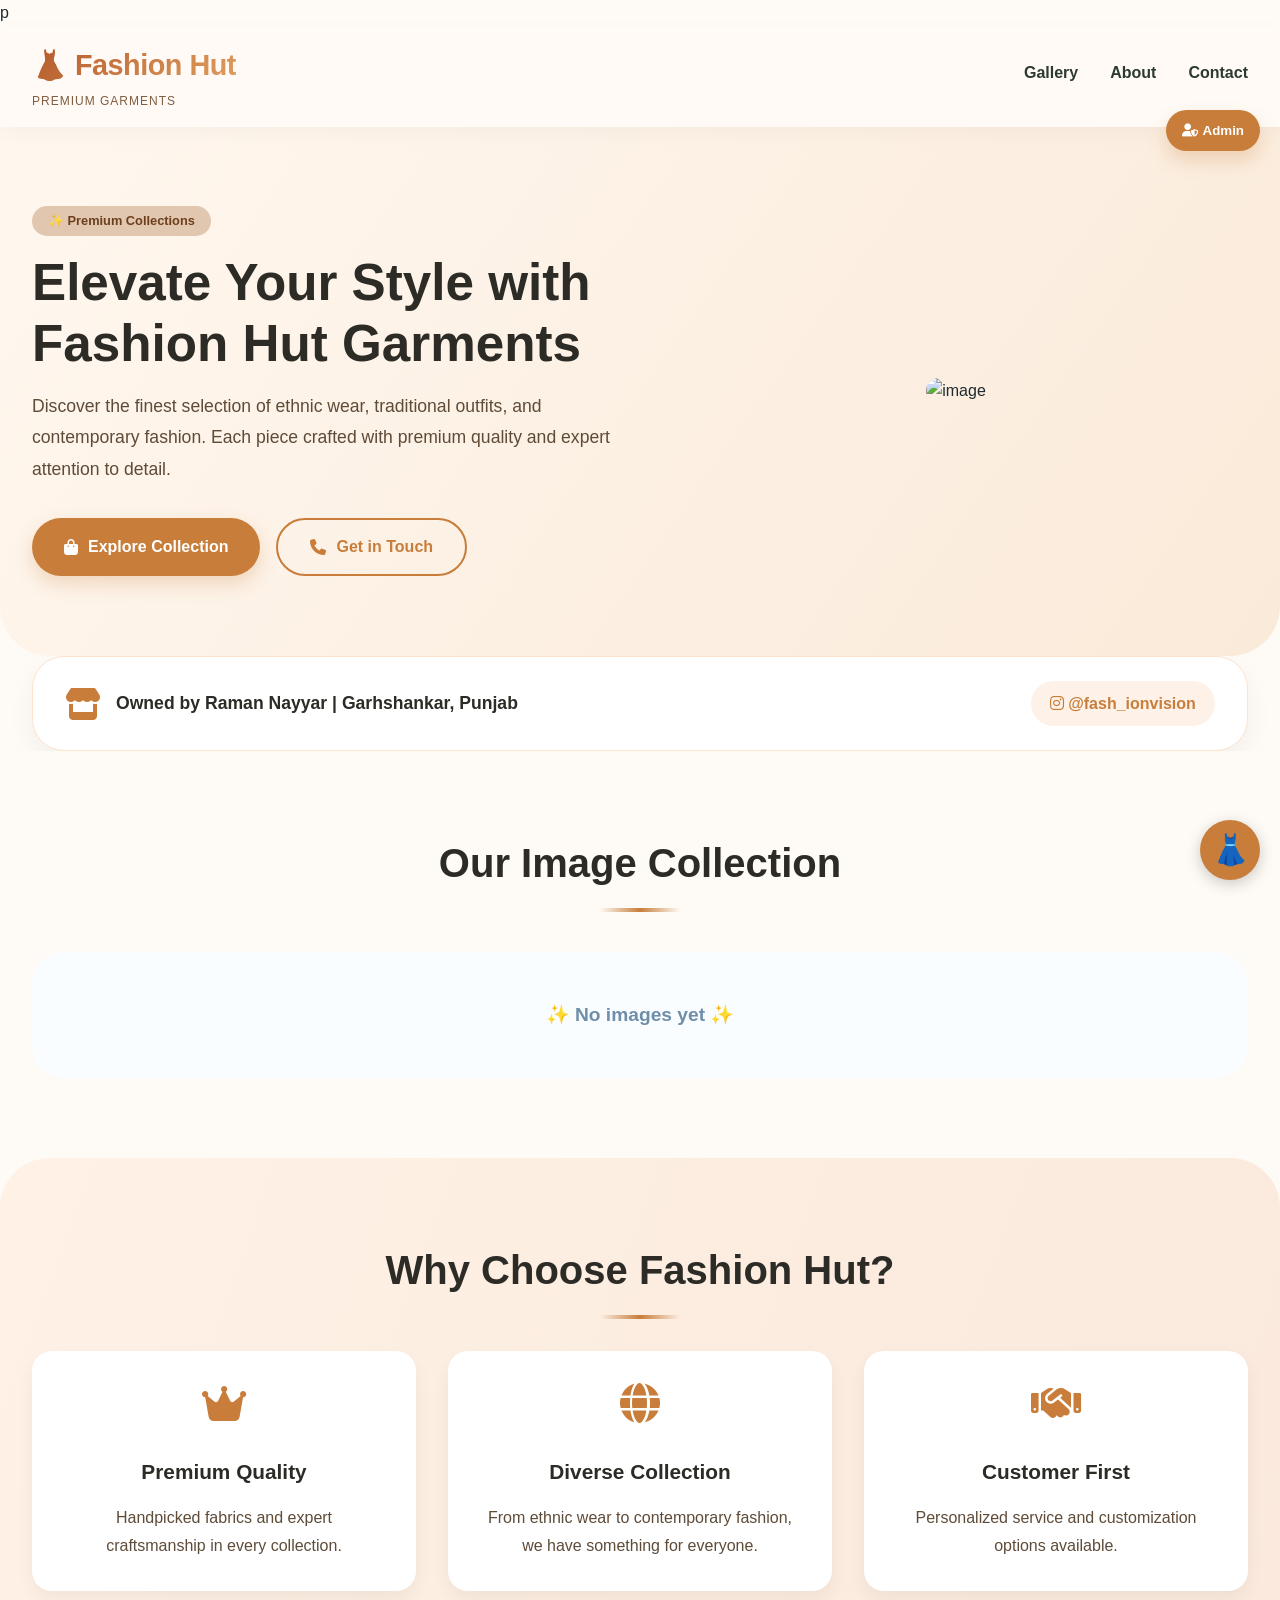
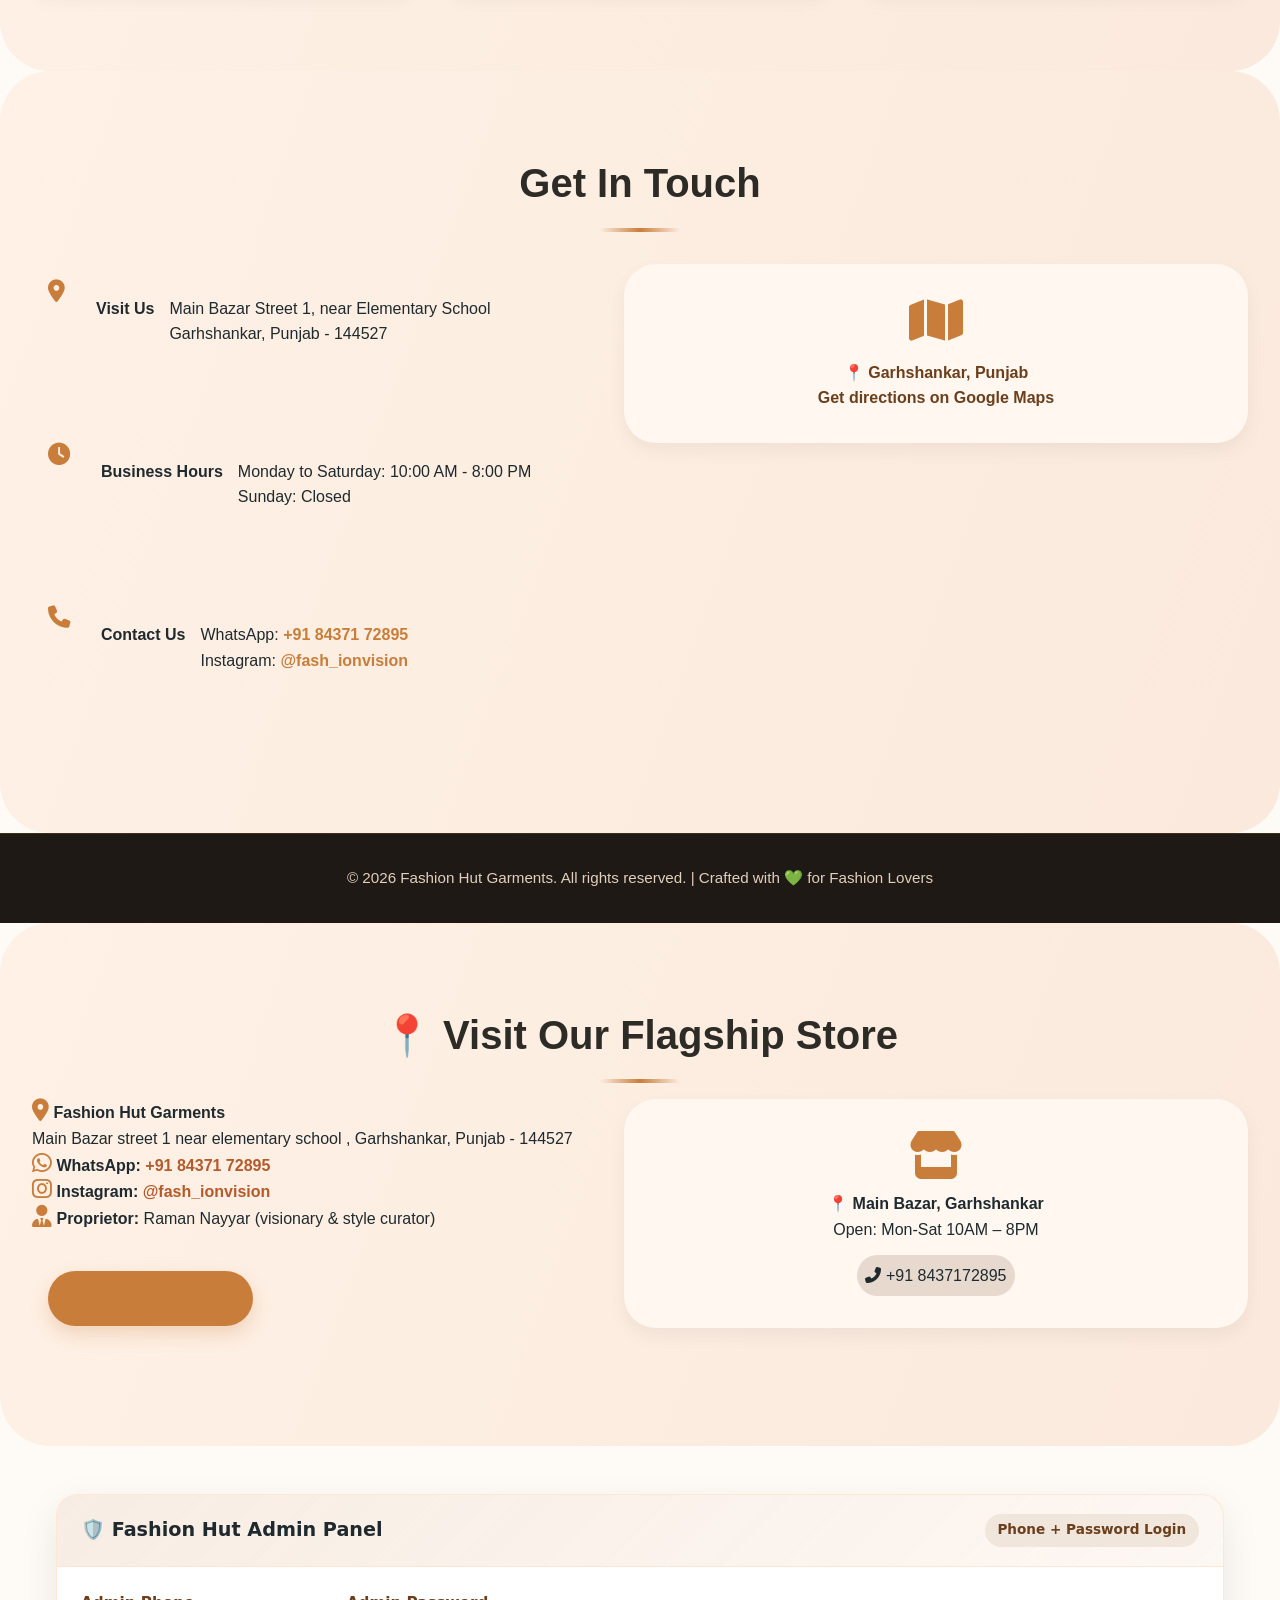
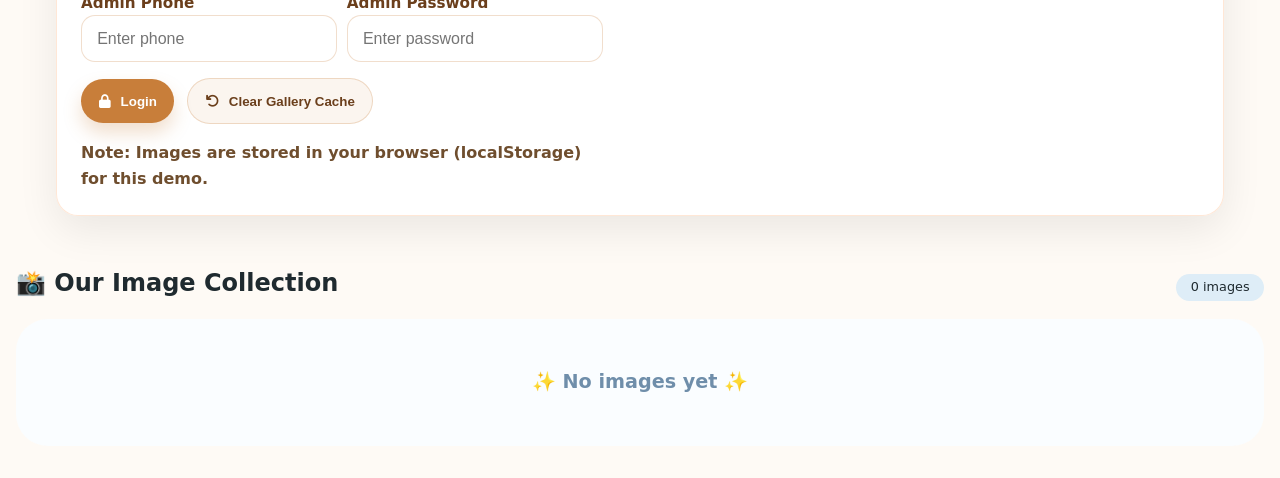
==== commit c251105b: "Add contact section with store details Added contact information and location details for the flagsh" ====
--- a/index.html
+++ b/index.html
@@ -140,5 +140,31 @@
     <!-- Load Admin Panel and Chatbot -->
     <script src="admin-panel.js"></script>
     <script src="fashionhut-complete.js"></script>
+    
+  <!-- Location & Info + kmotion graphics enhanced -->
+  <section id="contact" class="info-section">
+    <div class="container">
+      <h2 class="section-title">📍 Visit Our Flagship Store</h2>
+      <div class="contact-flex">
+        <div class="contact-details">
+          <p><i class="fas fa-map-marker-alt"></i> <strong>Fashion Hut Garments</strong><br> Main Bazar street 1 near elementary school , Garhshankar, Punjab - 144527</p>
+          <p><i class="fab fa-whatsapp"></i> <strong>WhatsApp:</strong> <a href="https://wa.me/918437172895" style="color:#b45a2b; text-decoration:none;">+91 84371 72895</a></p>
+          <p><i class="fab fa-instagram"></i> <strong>Instagram:</strong> <a href="https://instagram.com/fash_ionvision" target="_blank" style="color:#b45a2b;">@fash_ionvision</a></p>
+          <p><i class="fas fa-user-tie"></i> <strong>Proprietor:</strong> Raman Nayyar (visionary & style curator)</p>
+          <div class="btn-group" style="margin-top: 1.5rem;">
+            <a href="https://maps.app.goo.gl/RYyuyeA5syHhpJGi6" target="_blank" class="btn btn-primary"><i class="fas fa-directions"></i> Get Directions</a>
+          </div>
+        </div>
+        <div class="map-placeholder">
+          <i class="fas fa-store" style="font-size: 3rem; color:#c87e3a; margin-bottom: 12px; display: block;"></i>
+          <p><strong>📍 Main Bazar, Garhshankar</strong><br>Open: Mon-Sat 10AM – 8PM</p>
+          <div style="background: #e7d9ce; border-radius: 24px; padding: 0.5rem; margin-top: 12px;">
+            <i class="fas fa-phone-alt"></i> +91 8437172895
+          </div>
+        </div>
+      </div>
+    </div>
+  </section>
+    </main>
 </body>
 </html>
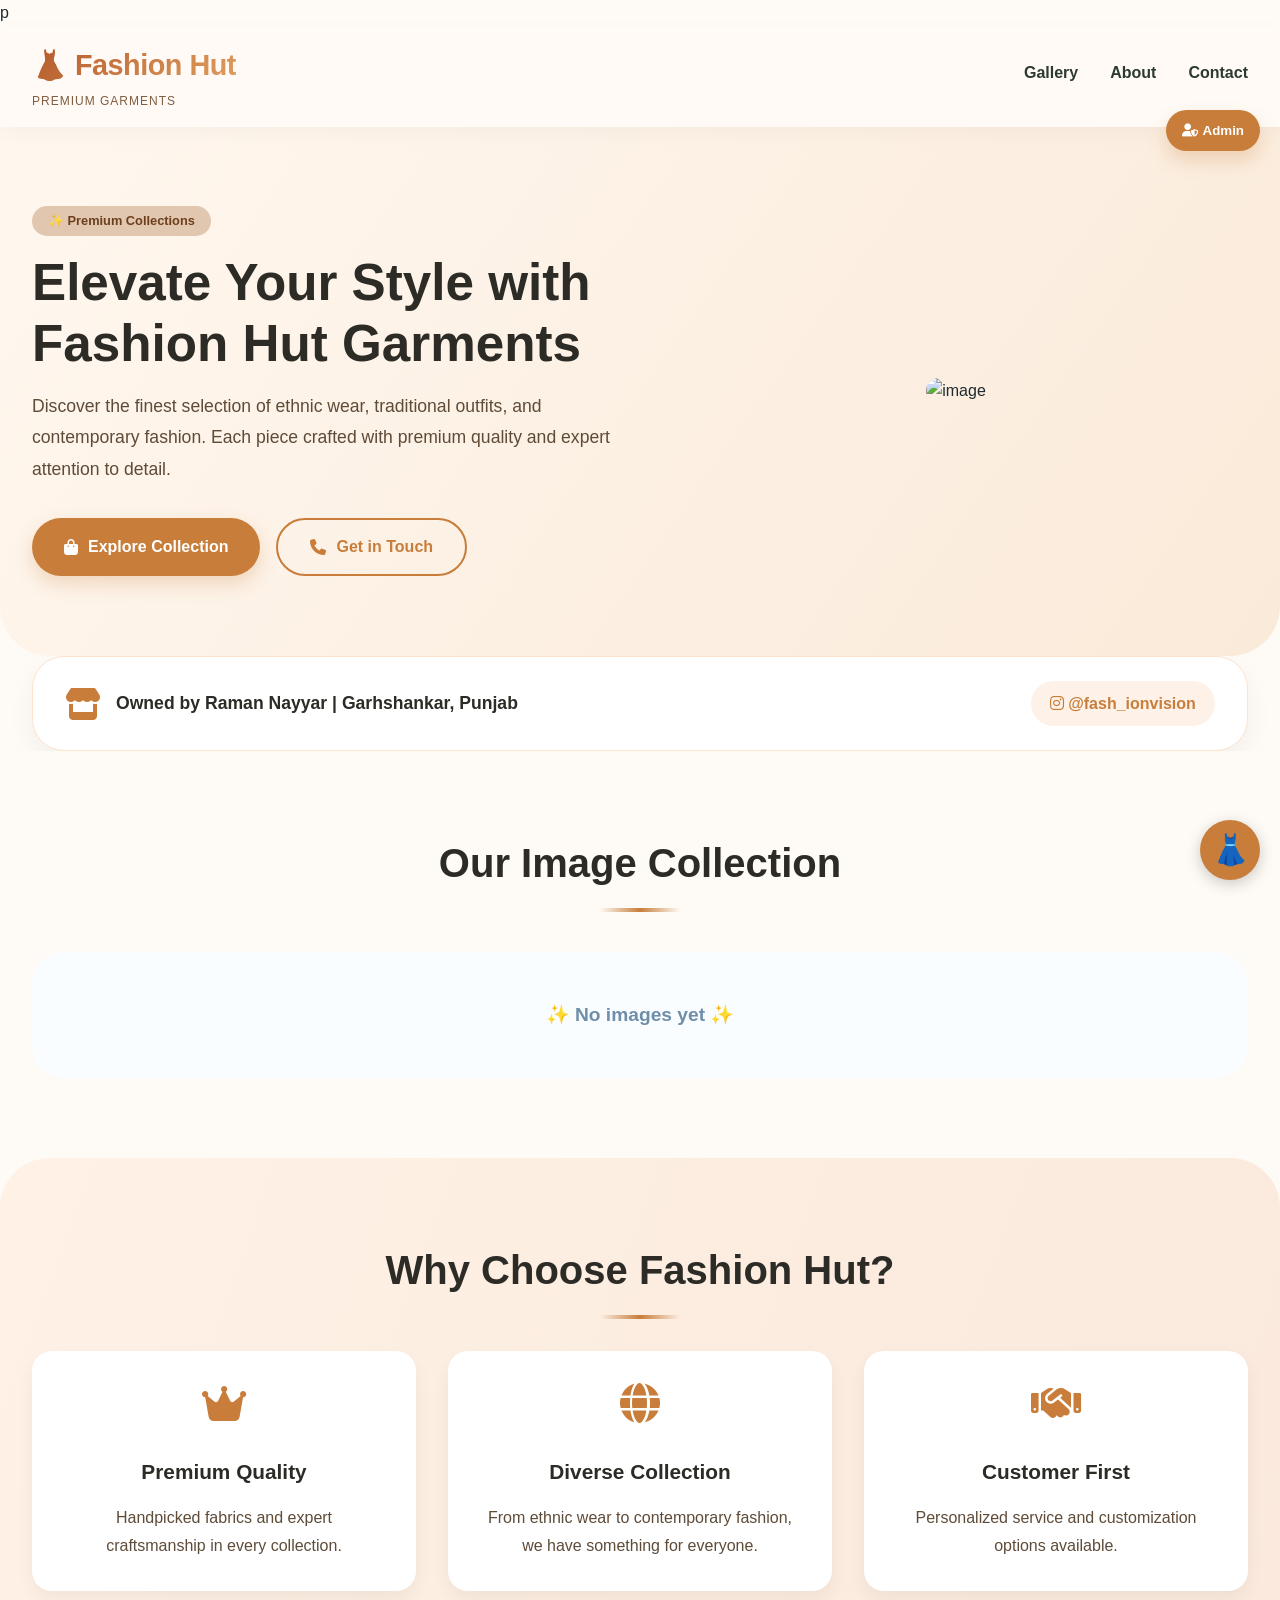
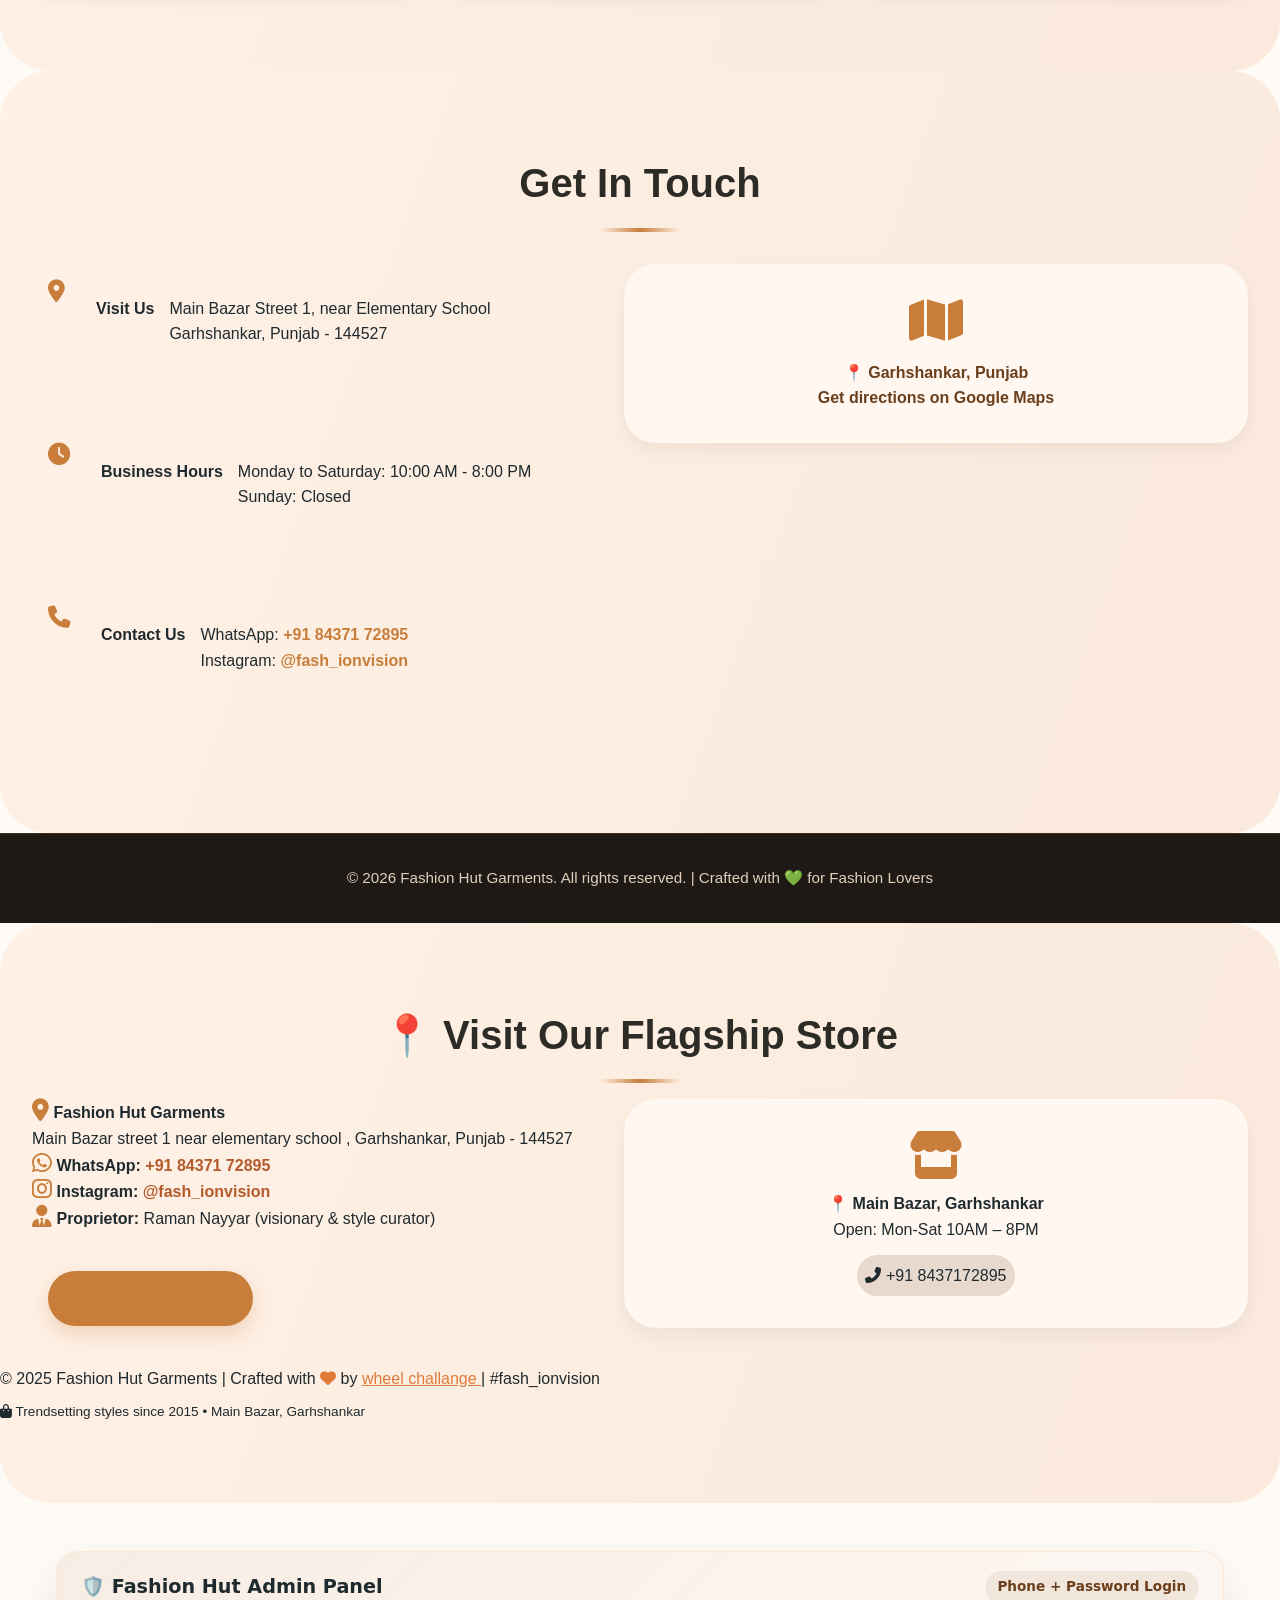
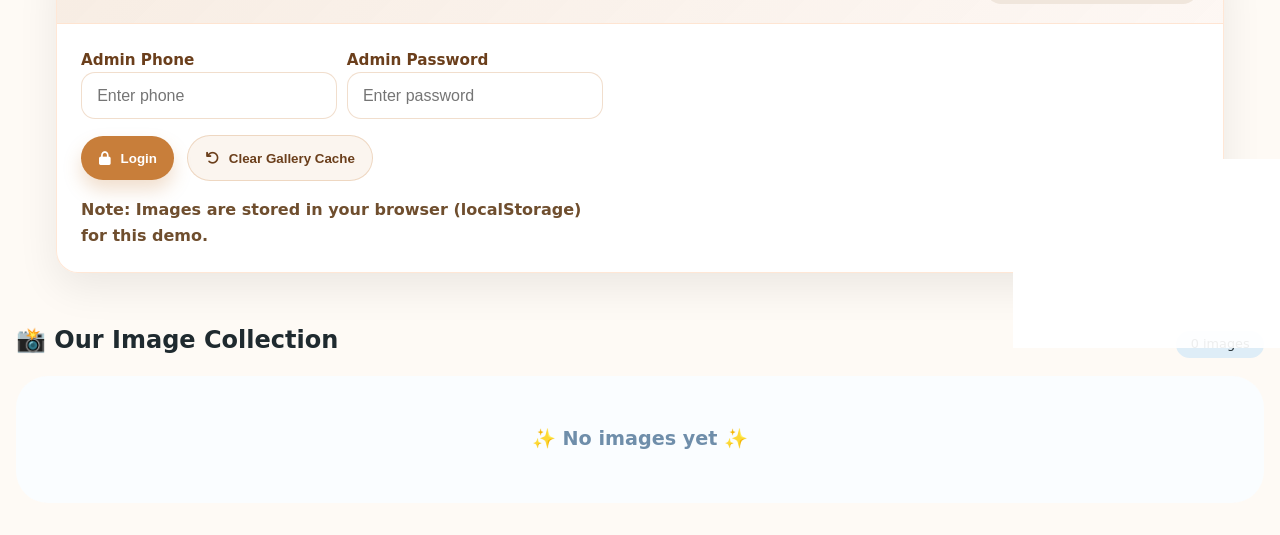
==== commit 3b5fe649: "Update index.html" ====
--- a/index.html
+++ b/index.html
@@ -164,6 +164,11 @@
         </div>
       </div>
     </div>
+      <!-- Updated with Vinayak's profile link -->
+    <p>© 2025 Fashion Hut Garments | Crafted with <i class="fas fa-heart" style="color:#e07a3a;"></i> by <a href="https://vinayaknayyar22.github.io/Vinayak/" target="_blank" style="color:#e07a3a; text-decoration:underline;">wheel challange </a> | #fash_ionvision</p>
+    <p style="margin-top: 0.6rem; font-size: 0.85rem;"><i class="fas fa-shopping-bag"></i> Trendsetting styles since 2015 • Main Bazar, Garhshankar</p>
+  </div>
+  </footer>
   </section>
     </main>
 </body>
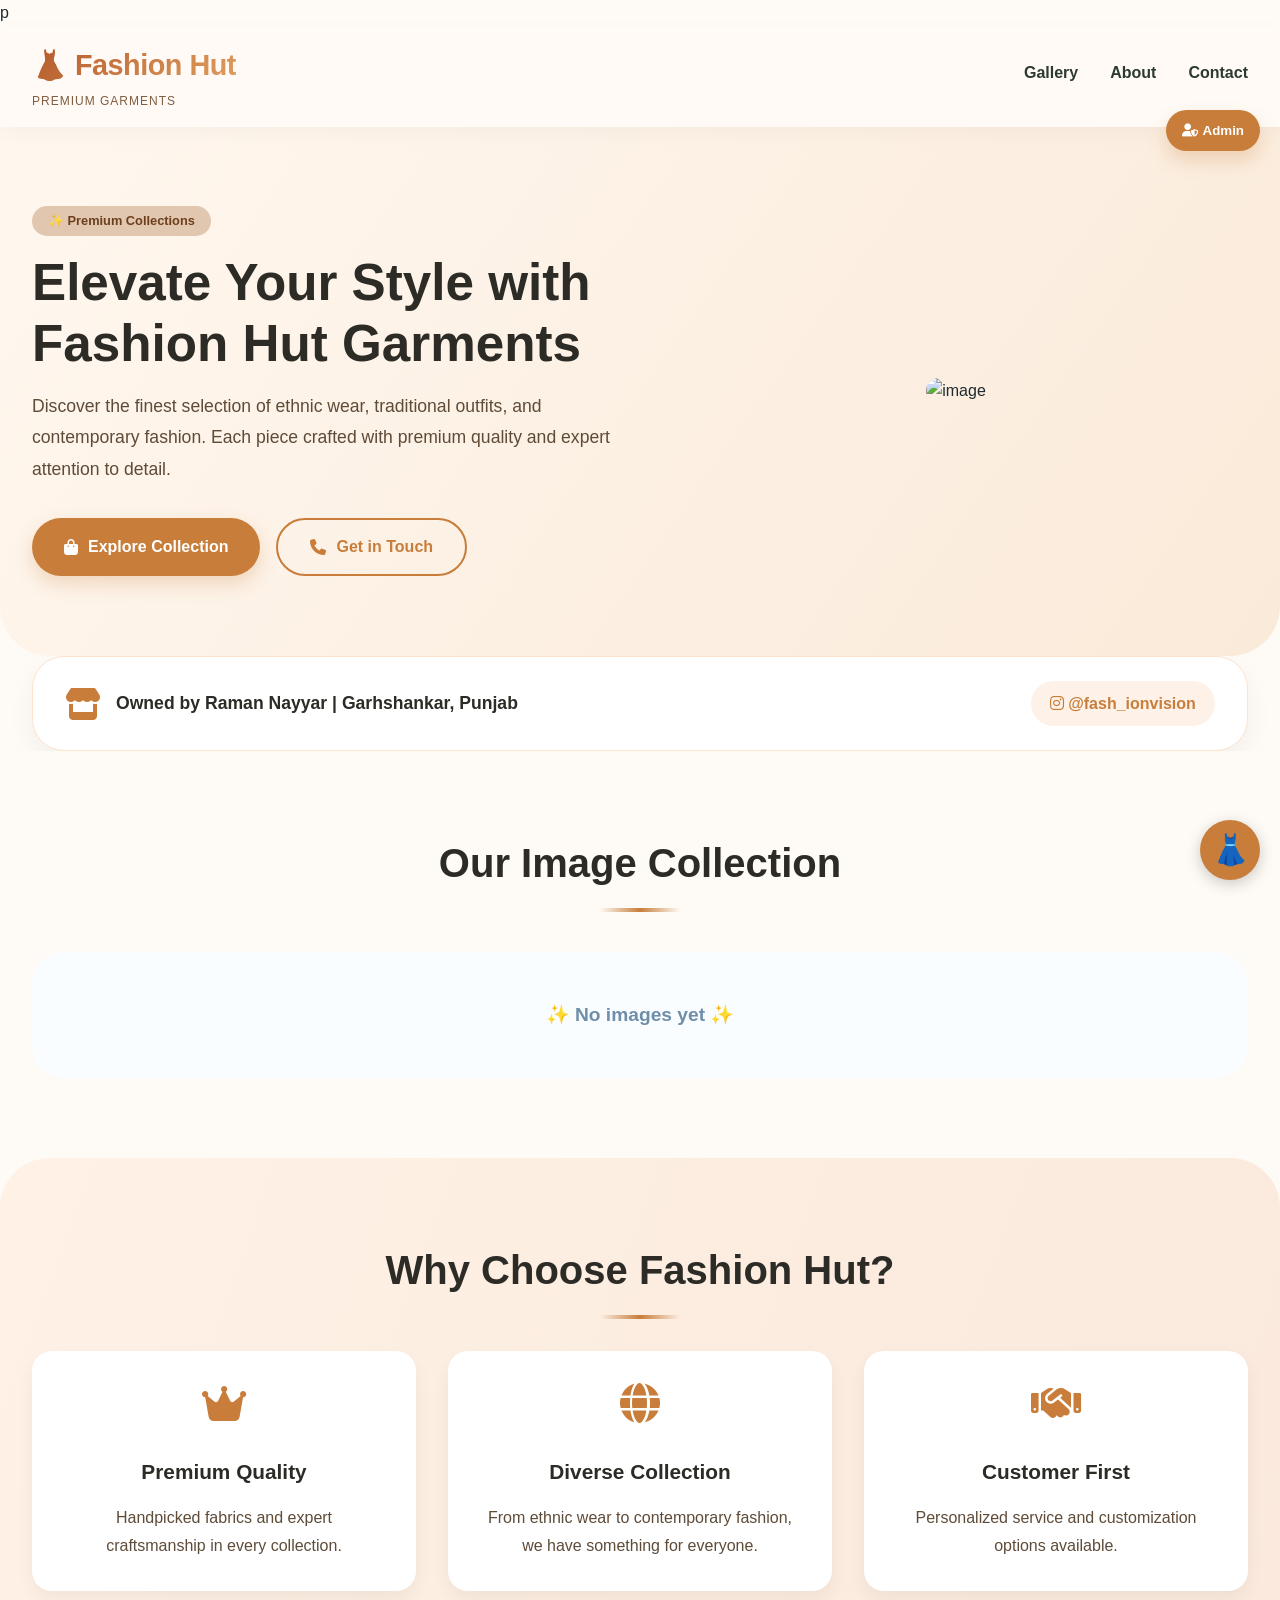
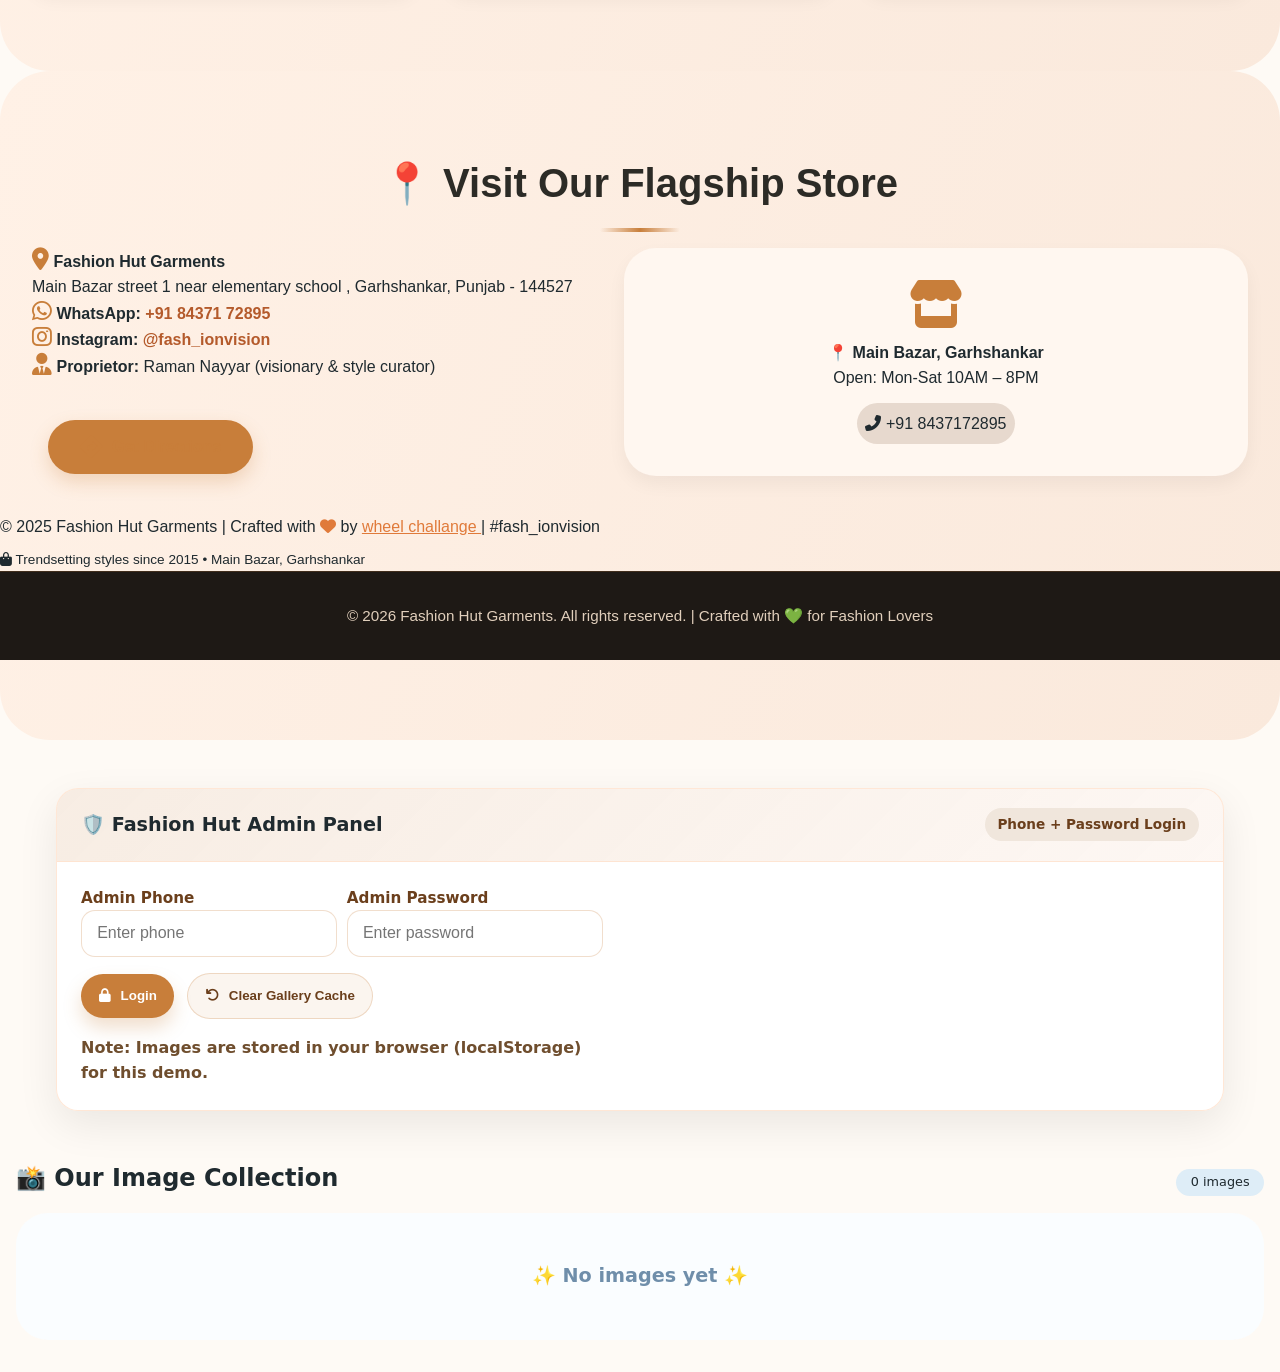
==== commit b1505da5: "Update index.html" ====
--- a/index.html
+++ b/index.html
@@ -96,46 +96,9 @@
         </div>
     </section>
 
-    <!-- Contact Section -->
-    <section id="contact" class="info-section">
-        <div class="container">
-            <h2 class="section-title">Get In Touch</h2>
-            <div class="contact-flex" style="margin-top: 2rem;">
-                <div class="contact-details">
-                    <div>
-                        <i class="fas fa-map-marker-alt"></i>
-                        <div>
-                            <strong>Visit Us</strong>
-                            <p>Main Bazar Street 1, near Elementary School<br>Garhshankar, Punjab - 144527</p>
-                        </div>
-                    </div>
-                    <div>
-                        <i class="fas fa-clock"></i>
-                        <div>
-                            <strong>Business Hours</strong>
-                            <p>Monday to Saturday: 10:00 AM - 8:00 PM<br>Sunday: Closed</p>
-                        </div>
-                    </div>
-                    <div>
-                        <i class="fas fa-phone"></i>
-                        <div>
-                            <strong>Contact Us</strong>
-                            <p>WhatsApp: <a href="https://wa.me/918437172895" target="_blank">+91 84371 72895</a><br>Instagram: <a href="https://www.instagram.com/fash_ionvision" target="_blank">@fash_ionvision</a></p>
-                        </div>
-                    </div>
-                </div>
-                <div class="map-placeholder">
-                    <i class="fas fa-map" style="font-size: 3rem; color: #c87e3a; margin-bottom: 1rem;"></i>
-                    <p style="color: #6b3f1c; font-weight: 600;">📍 Garhshankar, Punjab<br>Get directions on Google Maps</p>
-                </div>
-            </div>
-        </div>
-    </section>
+    
 
-    <!-- Footer -->
-    <footer>
-        <p>&copy; 2026 Fashion Hut Garments. All rights reserved. | Crafted with 💚 for Fashion Lovers</p>
-    </footer>
+    
 
     <!-- Load Admin Panel and Chatbot -->
     <script src="admin-panel.js"></script>
@@ -169,6 +132,10 @@
     <p style="margin-top: 0.6rem; font-size: 0.85rem;"><i class="fas fa-shopping-bag"></i> Trendsetting styles since 2015 • Main Bazar, Garhshankar</p>
   </div>
   </footer>
+      <!-- Footer -->
+    <footer>
+        <p>&copy; 2026 Fashion Hut Garments. All rights reserved. | Crafted with 💚 for Fashion Lovers</p>
+    </footer>
   </section>
     </main>
 </body>
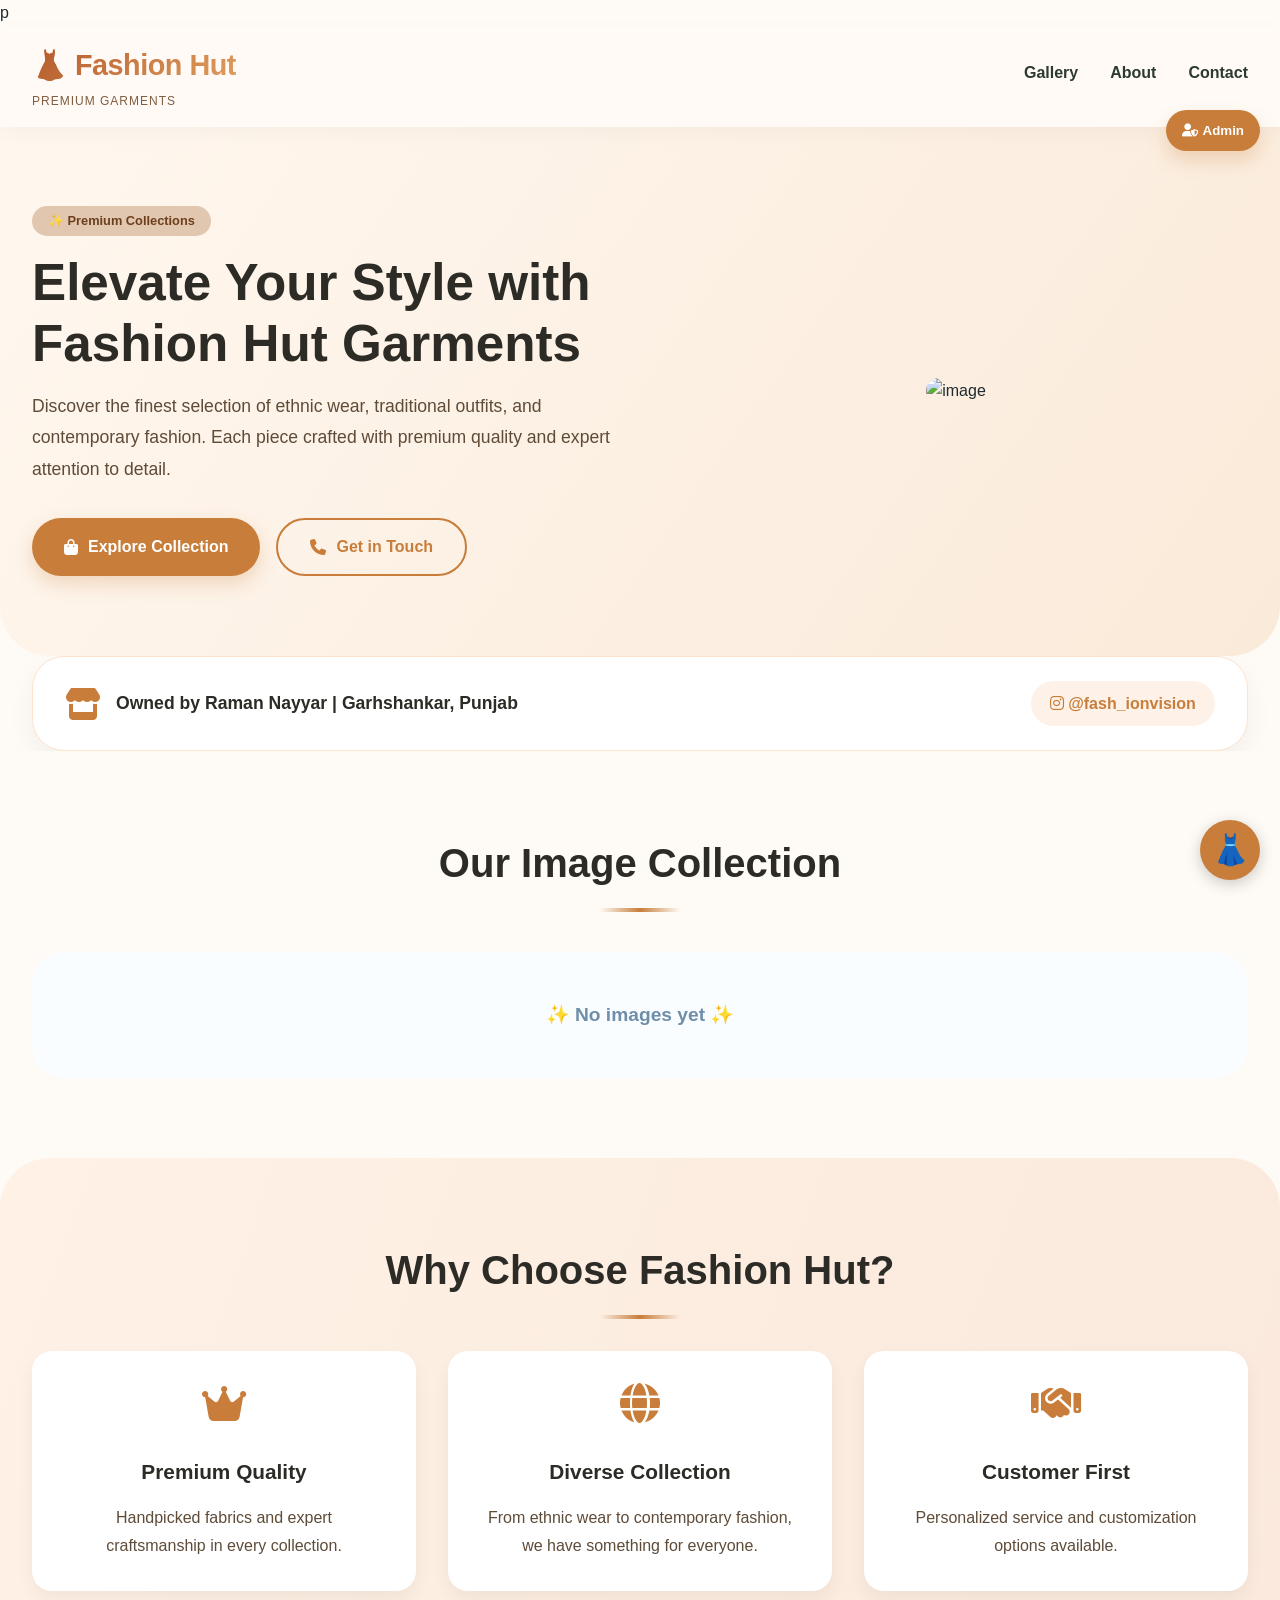
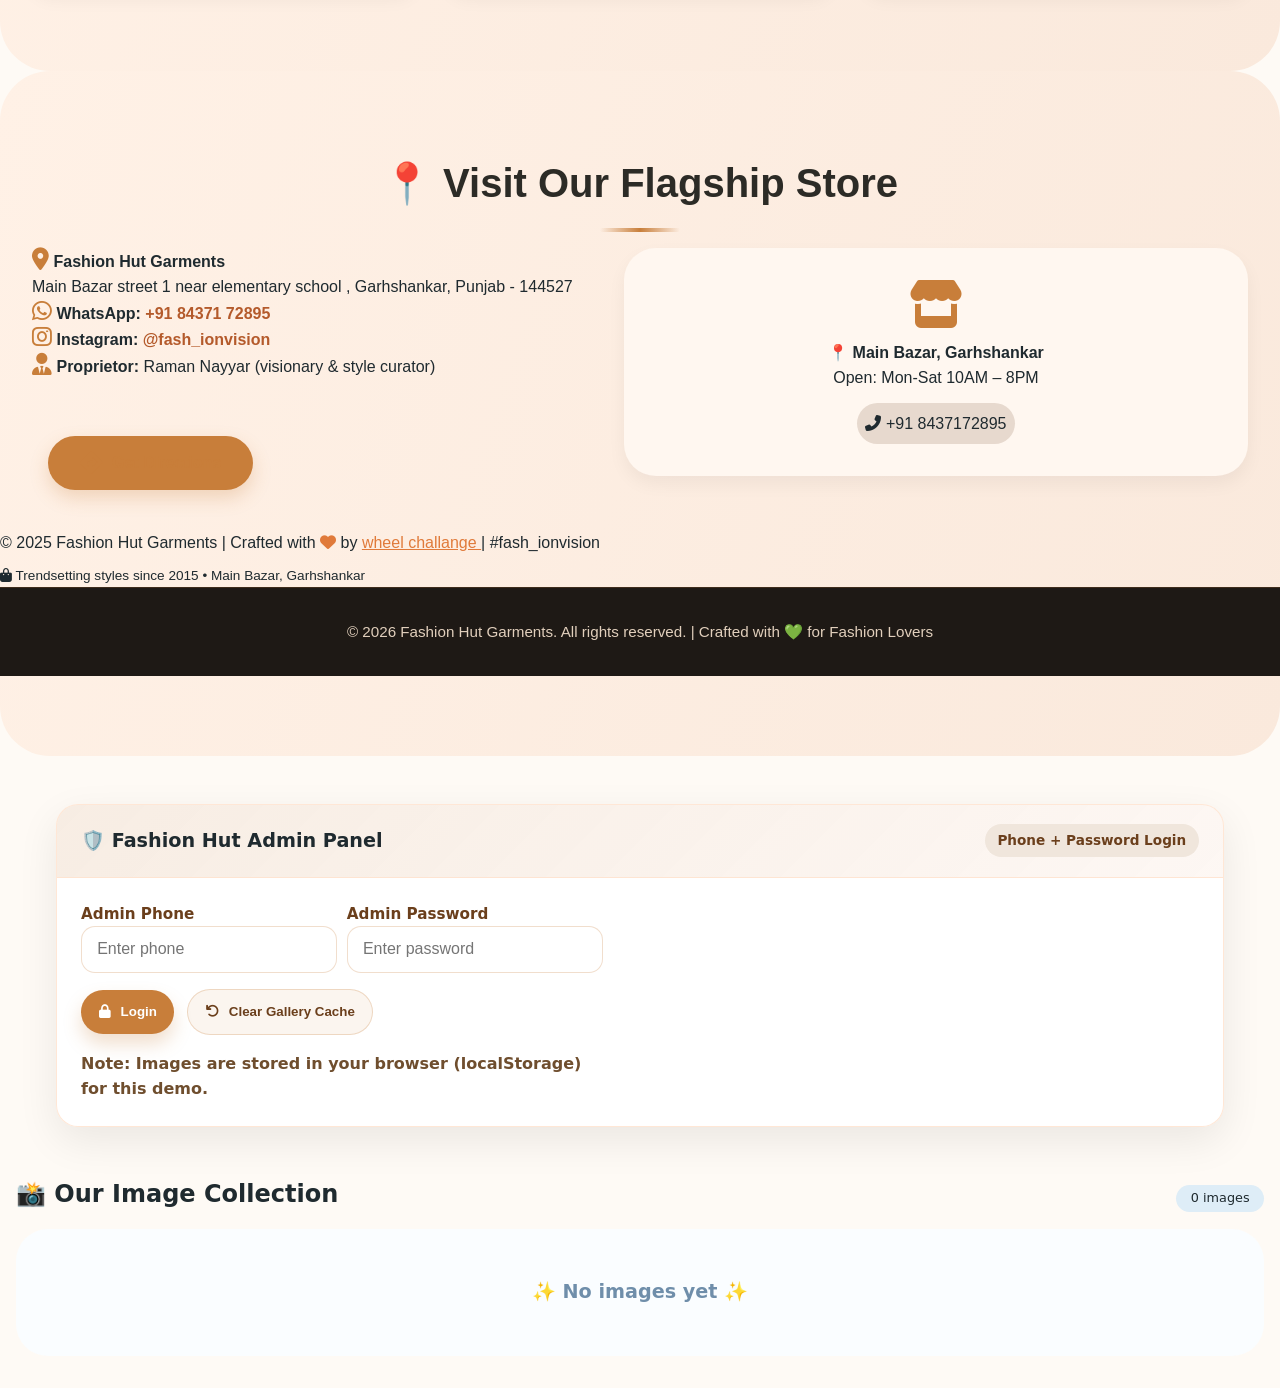
==== commit 16641f3f: "Update index.html" ====
--- a/index.html
+++ b/index.html
@@ -114,7 +114,7 @@
           <p><i class="fab fa-whatsapp"></i> <strong>WhatsApp:</strong> <a href="https://wa.me/918437172895" style="color:#b45a2b; text-decoration:none;">+91 84371 72895</a></p>
           <p><i class="fab fa-instagram"></i> <strong>Instagram:</strong> <a href="https://instagram.com/fash_ionvision" target="_blank" style="color:#b45a2b;">@fash_ionvision</a></p>
           <p><i class="fas fa-user-tie"></i> <strong>Proprietor:</strong> Raman Nayyar (visionary & style curator)</p>
-          <div class="btn-group" style="margin-top: 1.5rem;">
+          <div class="btn-group" style="margin-top: 2.5rem;">
             <a href="https://maps.app.goo.gl/RYyuyeA5syHhpJGi6" target="_blank" class="btn btn-primary"><i class="fas fa-directions"></i> Get Directions</a>
           </div>
         </div>
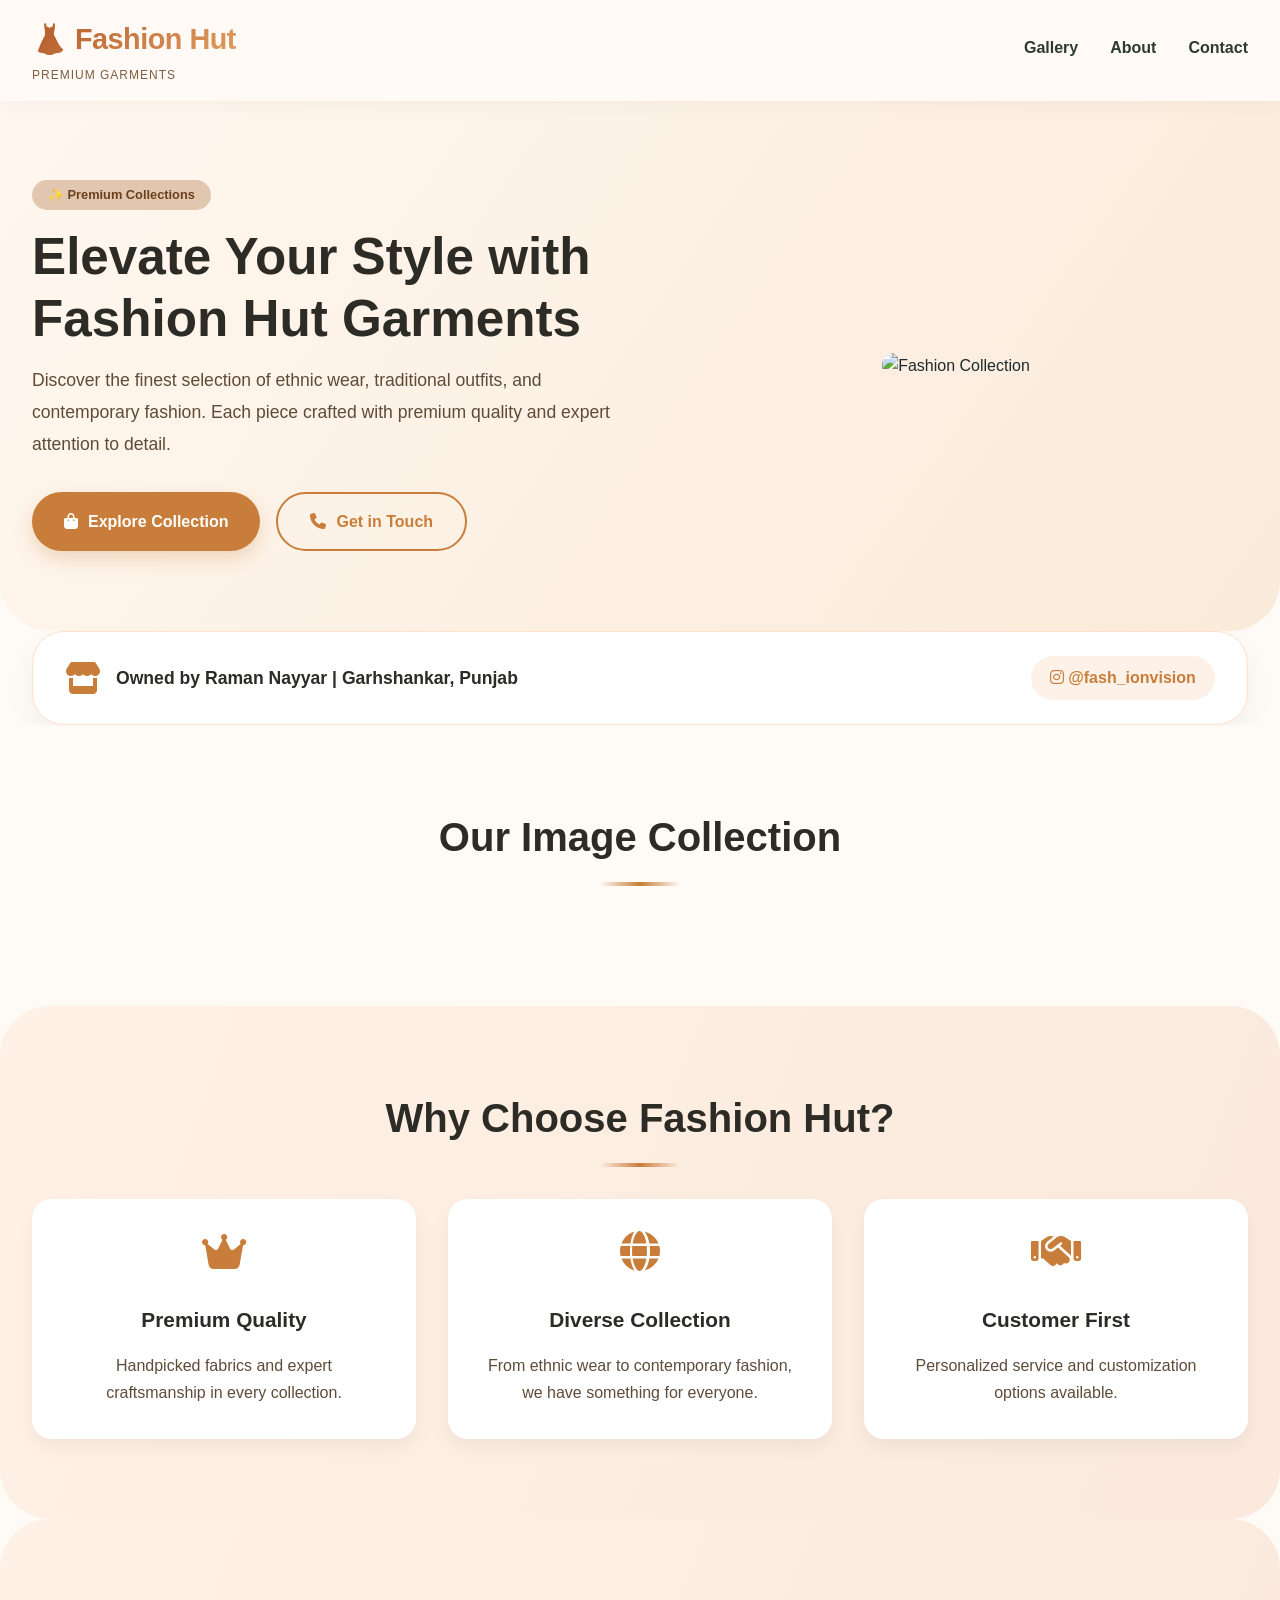
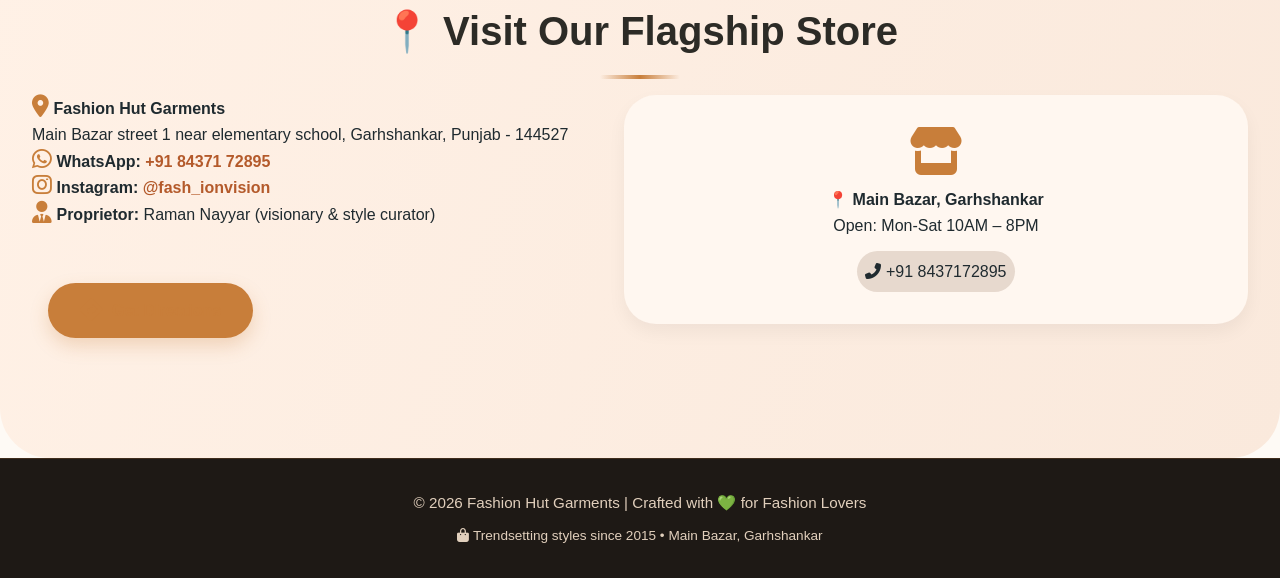
==== commit 4bb94fca: "Convert to remote backend - enable streaming platform support" ====
--- a/index.html
+++ b/index.html
@@ -1,4 +1,4 @@
-p<!DOCTYPE html>
+<!DOCTYPE html>
 <html lang="en">
 <head>
     <meta charset="UTF-8">
@@ -43,7 +43,7 @@
                     </div>
                 </div>
                 <div class="hero-img">
-                    <img src="https://www.image2url.com/r2/default/images/1780972840185-01ec9957-4355-445e-b672-f73338d2f1f9.jpg" alt="image" />
+                    <img src="https://www.image2url.com/r2/default/images/1780972840185-01ec9957-4355-445e-b672-f73338d2f1f9.jpg" alt="Fashion Collection" />
                 </div>
             </div>
         </div>
@@ -96,47 +96,40 @@
         </div>
     </section>
 
-    
+    <!-- Location & Info -->
+    <section id="contact" class="info-section">
+        <div class="container">
+            <h2 class="section-title">📍 Visit Our Flagship Store</h2>
+            <div class="contact-flex">
+                <div class="contact-details">
+                    <p><i class="fas fa-map-marker-alt"></i> <strong>Fashion Hut Garments</strong><br> Main Bazar street 1 near elementary school, Garhshankar, Punjab - 144527</p>
+                    <p><i class="fab fa-whatsapp"></i> <strong>WhatsApp:</strong> <a href="https://wa.me/918437172895" style="color:#b45a2b; text-decoration:none;">+91 84371 72895</a></p>
+                    <p><i class="fab fa-instagram"></i> <strong>Instagram:</strong> <a href="https://instagram.com/fash_ionvision" target="_blank" style="color:#b45a2b;">@fash_ionvision</a></p>
+                    <p><i class="fas fa-user-tie"></i> <strong>Proprietor:</strong> Raman Nayyar (visionary & style curator)</p>
+                    <div class="btn-group" style="margin-top: 2.5rem;">
+                        <a href="https://maps.app.goo.gl/RYyuyeA5syHhpJGi6" target="_blank" class="btn btn-primary"><i class="fas fa-directions"></i> Get Directions</a>
+                    </div>
+                </div>
+                <div class="map-placeholder">
+                    <i class="fas fa-store" style="font-size: 3rem; color:#c87e3a; margin-bottom: 12px; display: block;"></i>
+                    <p><strong>📍 Main Bazar, Garhshankar</strong><br>Open: Mon-Sat 10AM – 8PM</p>
+                    <div style="background: #e7d9ce; border-radius: 24px; padding: 0.5rem; margin-top: 12px;">
+                        <i class="fas fa-phone-alt"></i> +91 8437172895
+                    </div>
+                </div>
+            </div>
+        </div>
+    </section>
 
-    
+    <!-- Footer -->
+    <footer>
+        <p>© 2026 Fashion Hut Garments | Crafted with 💚 for Fashion Lovers</p>
+        <p style="margin-top: 0.6rem; font-size: 0.85rem;"><i class="fas fa-shopping-bag"></i> Trendsetting styles since 2015 • Main Bazar, Garhshankar</p>
+    </footer>
 
-    <!-- Load Admin Panel and Chatbot -->
-    <script src="admin-panel.js"></script>
-    <script src="fashionhut-complete.js"></script>
-    
-  <!-- Location & Info + kmotion graphics enhanced -->
-  <section id="contact" class="info-section">
-    <div class="container">
-      <h2 class="section-title">📍 Visit Our Flagship Store</h2>
-      <div class="contact-flex">
-        <div class="contact-details">
-          <p><i class="fas fa-map-marker-alt"></i> <strong>Fashion Hut Garments</strong><br> Main Bazar street 1 near elementary school , Garhshankar, Punjab - 144527</p>
-          <p><i class="fab fa-whatsapp"></i> <strong>WhatsApp:</strong> <a href="https://wa.me/918437172895" style="color:#b45a2b; text-decoration:none;">+91 84371 72895</a></p>
-          <p><i class="fab fa-instagram"></i> <strong>Instagram:</strong> <a href="https://instagram.com/fash_ionvision" target="_blank" style="color:#b45a2b;">@fash_ionvision</a></p>
-          <p><i class="fas fa-user-tie"></i> <strong>Proprietor:</strong> Raman Nayyar (visionary & style curator)</p>
-          <div class="btn-group" style="margin-top: 2.5rem;">
-            <a href="https://maps.app.goo.gl/RYyuyeA5syHhpJGi6" target="_blank" class="btn btn-primary"><i class="fas fa-directions"></i> Get Directions</a>
-          </div>
-        </div>
-        <div class="map-placeholder">
-          <i class="fas fa-store" style="font-size: 3rem; color:#c87e3a; margin-bottom: 12px; display: block;"></i>
-          <p><strong>📍 Main Bazar, Garhshankar</strong><br>Open: Mon-Sat 10AM – 8PM</p>
-          <div style="background: #e7d9ce; border-radius: 24px; padding: 0.5rem; margin-top: 12px;">
-            <i class="fas fa-phone-alt"></i> +91 8437172895
-          </div>
-        </div>
-      </div>
-    </div>
-      <!-- Updated with Vinayak's profile link -->
-    <p>© 2025 Fashion Hut Garments | Crafted with <i class="fas fa-heart" style="color:#e07a3a;"></i> by <a href="https://vinayaknayyar22.github.io/Vinayak/" target="_blank" style="color:#e07a3a; text-decoration:underline;">wheel challange </a> | #fash_ionvision</p>
-    <p style="margin-top: 0.6rem; font-size: 0.85rem;"><i class="fas fa-shopping-bag"></i> Trendsetting styles since 2015 • Main Bazar, Garhshankar</p>
-  </div>
-  </footer>
-      <!-- Footer -->
-    <footer>
-        <p>&copy; 2026 Fashion Hut Garments. All rights reserved. | Crafted with 💚 for Fashion Lovers</p>
-    </footer>
-  </section>
-    </main>
+    <!-- Load Remote Backend Scripts -->
+    <script src="api-config.js"></script>
+    <script src="admin-panel-remote.js"></script>
+    <script src="fashionhut-remote.js"></script>
 </body>
 </html>
--- a/style.css
+++ b/style.css
@@ -312,6 +312,7 @@
   cursor: pointer;
   position: relative;
   overflow: hidden;
+  font-size: 1rem;
 }
 
 .btn::before {
@@ -332,7 +333,7 @@
 
 .btn-primary {
   background: #c87e3a;
-  color: white;
+  color: #ffffff;
   box-shadow: 0 8px 18px rgba(200, 126, 58, 0.25);
 }
 
